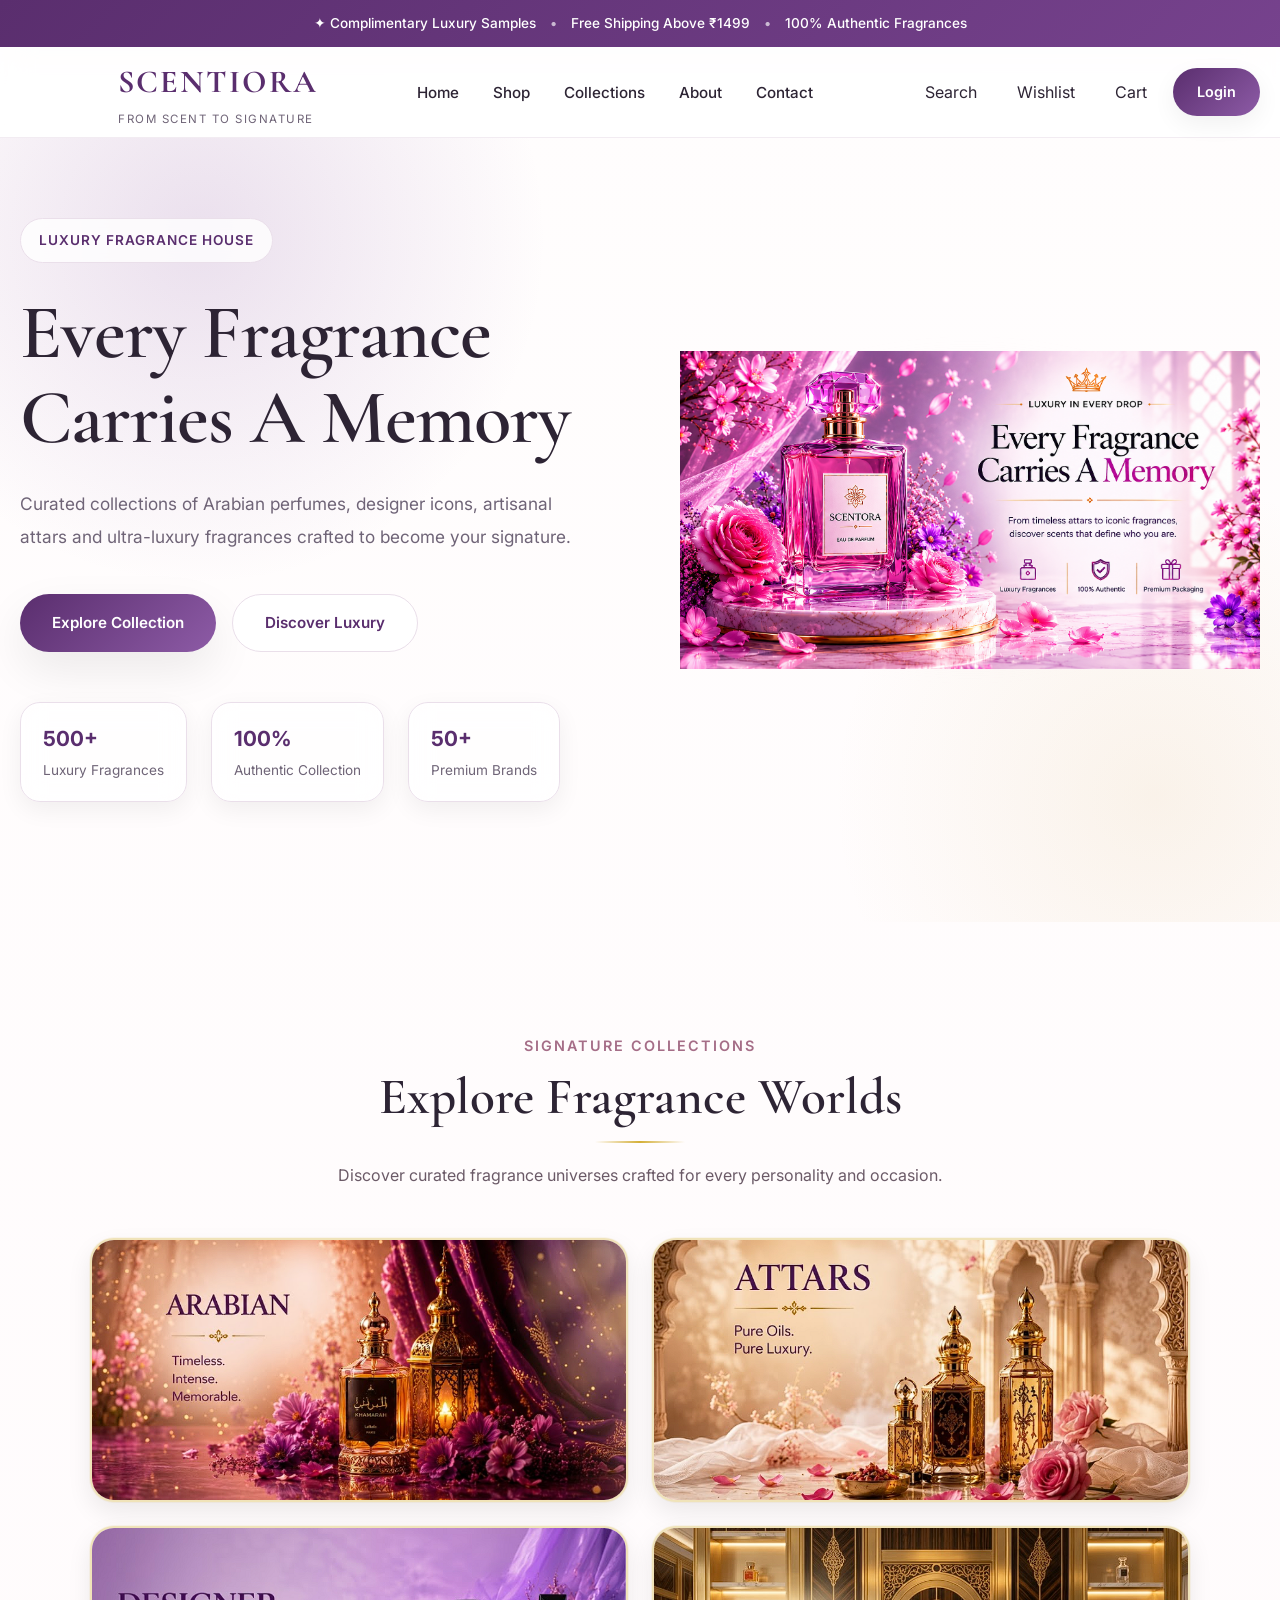
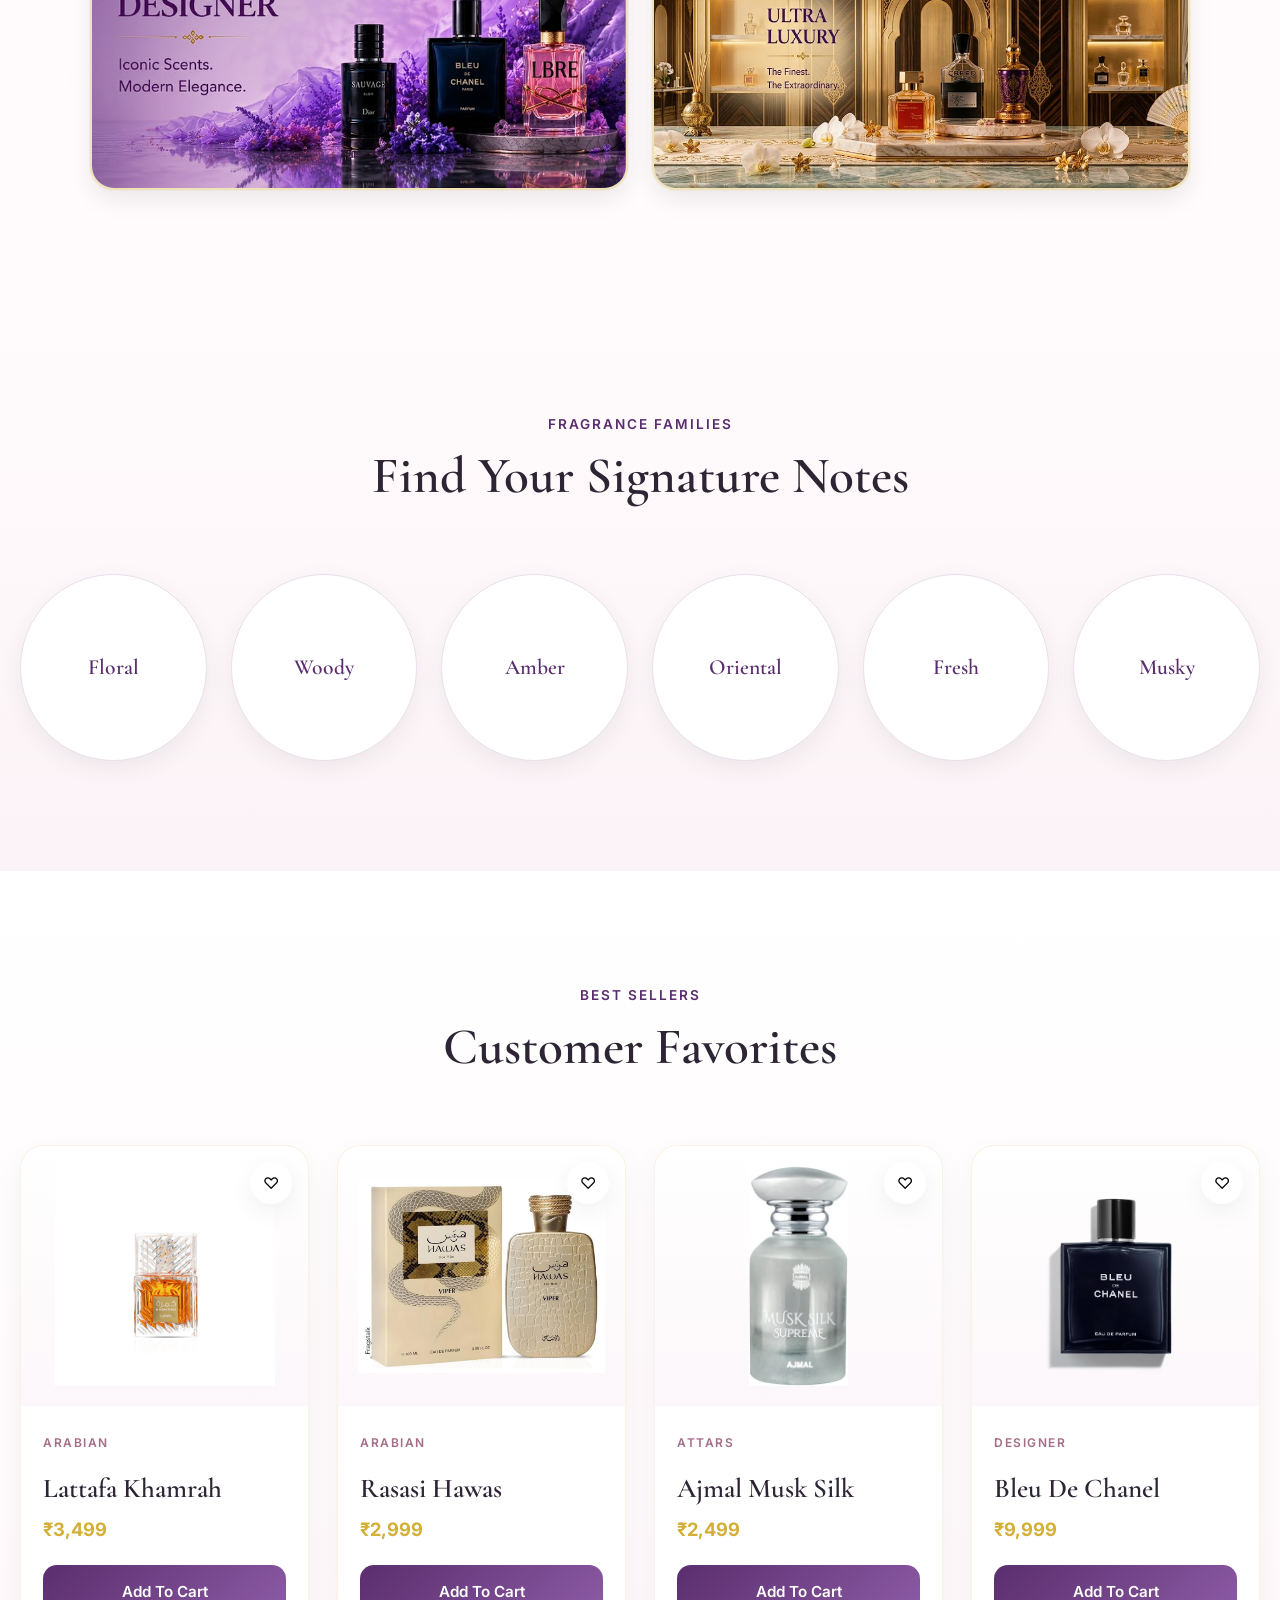
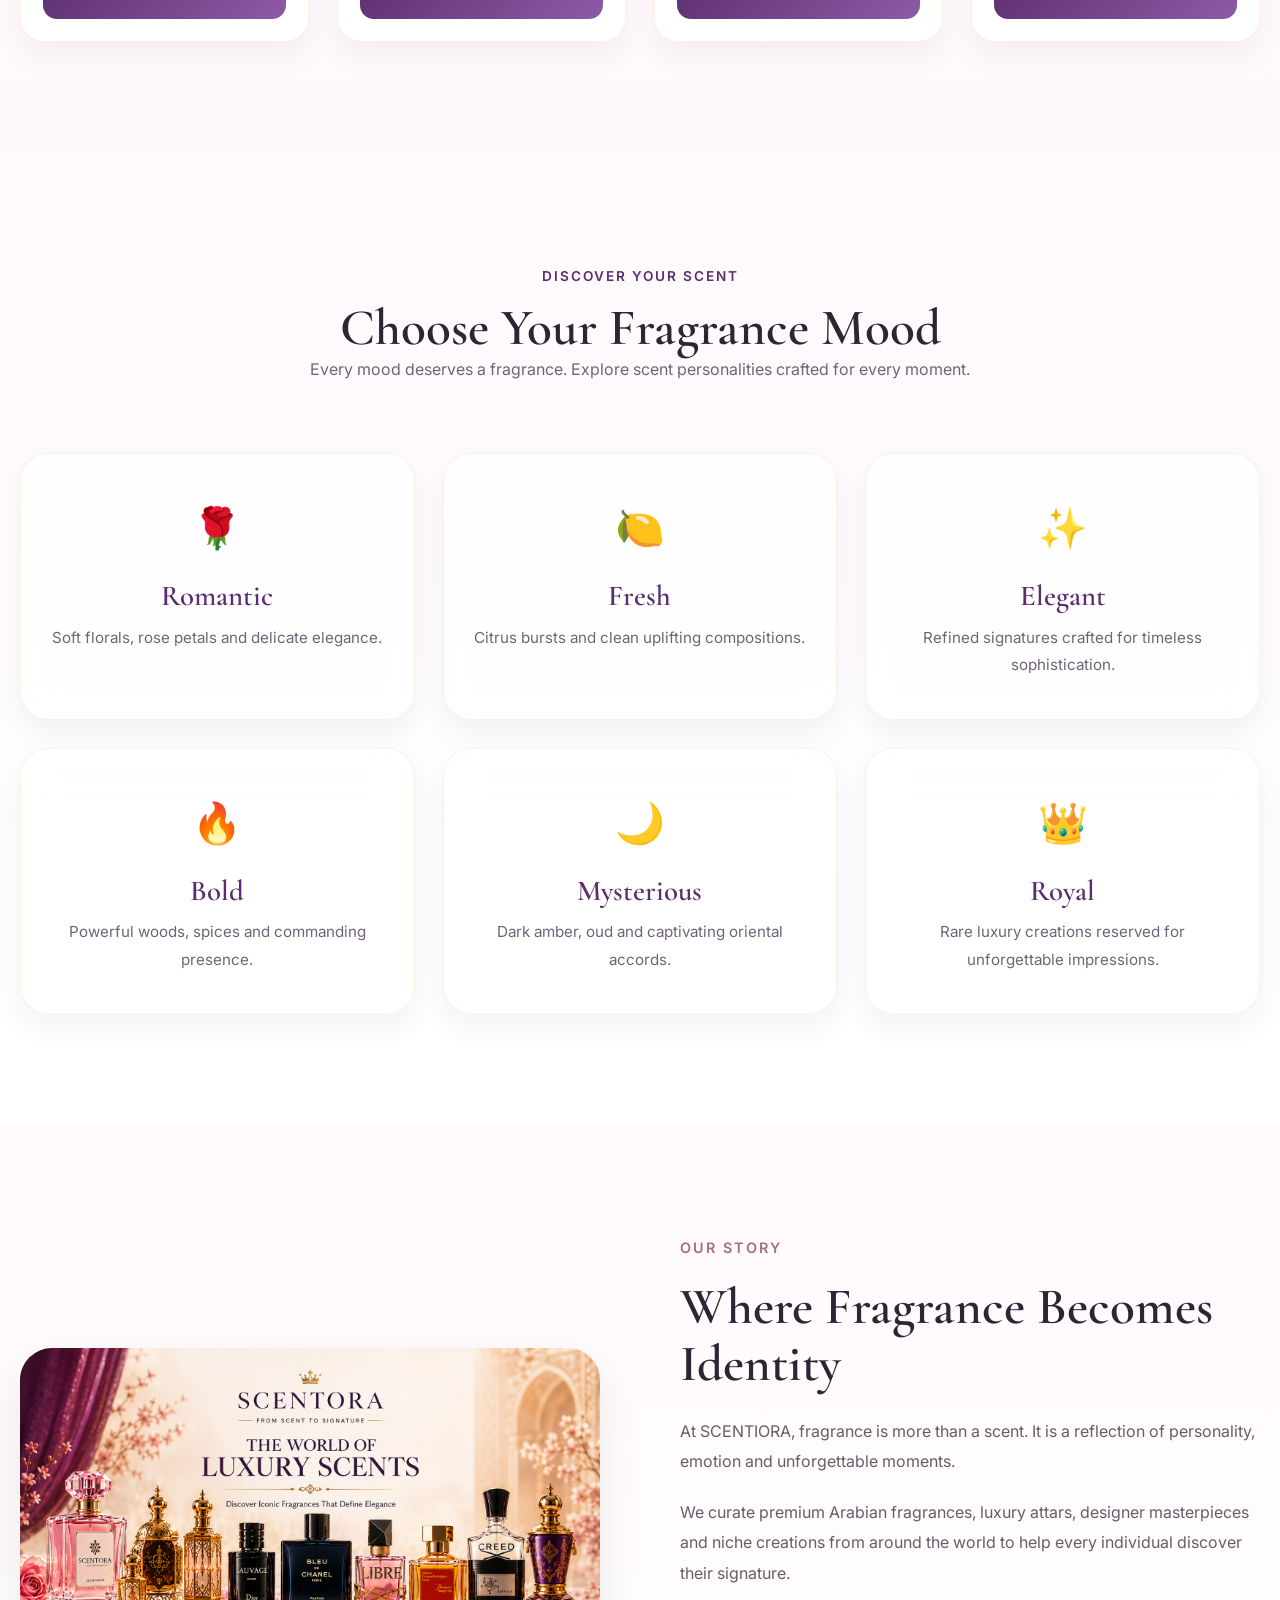
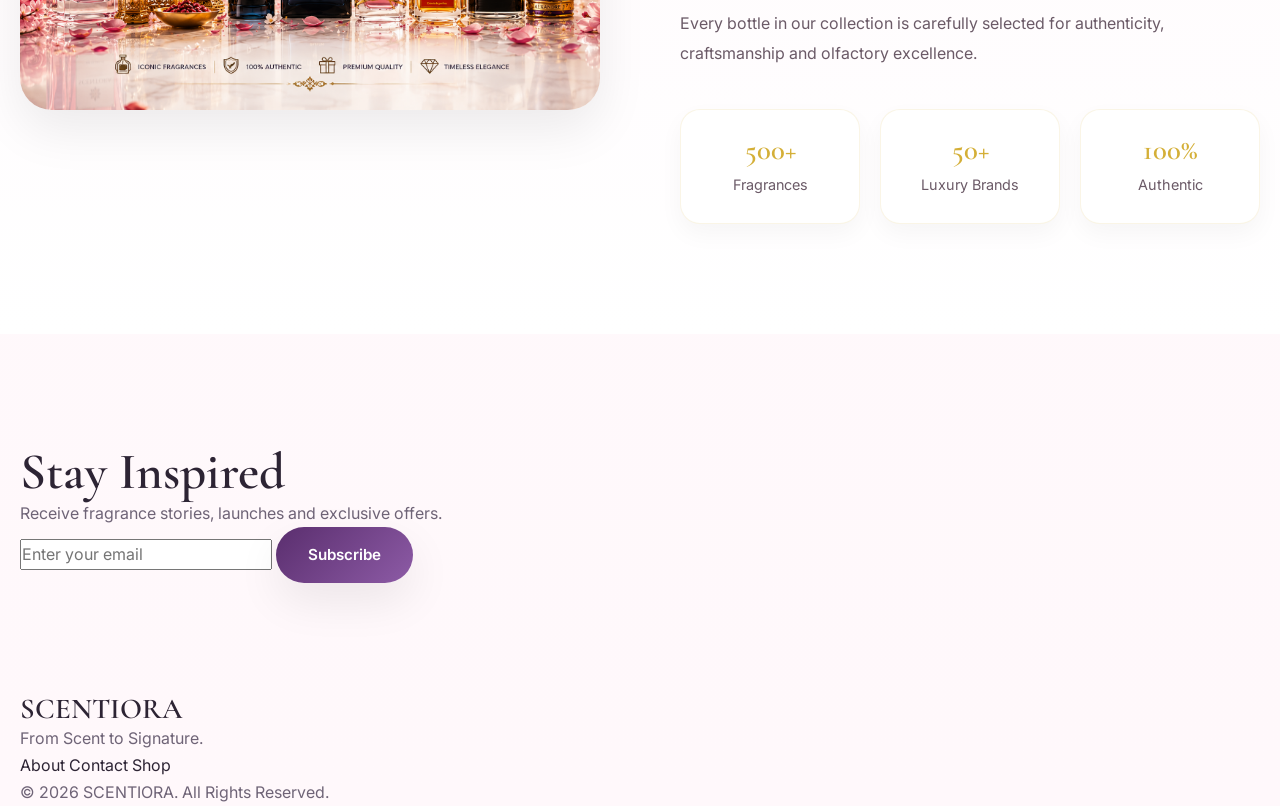
==== index.html @ d00143a1 "Initial frontend foundation for Scentiora luxury fragrances platform" ====
<!DOCTYPE html>
<html lang="en">
<head>
  <meta charset="UTF-8">
  <meta name="viewport" content="width=device-width, initial-scale=1.0">

  <title>SCENTIORA | From Scent to Signature</title>

  <meta
    name="description"
    content="Explore Arabian fragrances, Designer perfumes, Attars, and Ultra Luxury collections. Discover your signature scent with SCENTIORA."
  >

  <link rel="preconnect" href="https://fonts.googleapis.com">
  <link rel="preconnect" href="https://fonts.gstatic.com" crossorigin>

  <link
    href="https://fonts.googleapis.com/css2?family=Cormorant+Garamond:wght@400;500;600;700&family=Inter:wght@300;400;500;600&display=swap"
    rel="stylesheet"
  >

  <link rel="stylesheet" href="./css/style.css">
</head>

<body>

  <!-- Announcement Bar -->
  <div class="announcement-bar">
    <div class="container">
      <p>
        ✦ Complimentary Luxury Samples
        <span>•</span>
        Free Shipping Above ₹1499
        <span>•</span>
        100% Authentic Fragrances
      </p>
    </div>
  </div>

  <!-- Header -->
  <header class="header">

    <div class="container">

      <nav class="navbar">

        <a href="index.html" class="logo">
          <span><a href="index.html" class="logo">
                <span>SCENTIORA</span>
                <small>FROM SCENT TO SIGNATURE</small>
              </a>

        <ul class="nav-links">

          <li>
            <a href="index.html">Home</a>
          </li>

          <li>
            <a href="shop.html">Shop</a>
          </li>

          <li>
            <a href="#collections">Collections</a>
          </li>

          <li>
            <a href="about.html">About</a>
          </li>

          <li>
            <a href="contact.html">Contact</a>
          </li>

        </ul>

        <div class="nav-actions">

          <button class="icon-btn" id="search-btn">
            Search
          </button>

          <button class="icon-btn" id="wishlist-btn">
            Wishlist
          </button>

          <button class="icon-btn" id="cart-btn">
            Cart
          </button>

          <a href="login.html" class="login-btn">
            Login
          </a>

        </div>

      </nav>

    </div>

  </header>

  <main>

    <!-- Hero Section -->
    <section class="hero">

      <div class="container hero-container">

        <div class="hero-content">

          <span class="hero-tag">
            Luxury Fragrance House
          </span>

          <h1>
            Every Fragrance<br>
            Carries A Memory
          </h1>

          <p>
            Curated collections of Arabian perfumes,
            designer icons, artisanal attars and
            ultra-luxury fragrances crafted to become
            your signature.
          </p>

          <div class="hero-buttons">

            <a href="shop.html" class="btn btn-primary">
              Explore Collection
            </a>

            <a href="#collections" class="btn btn-secondary">
              Discover Luxury
            </a>

          </div>
              <div class="hero-highlights">
              <div class="hero-stat">
                <strong>500+</strong>
                <span>Luxury Fragrances</span>
              </div>

              <div class="hero-stat">
                <strong>100%</strong>
                <span>Authentic Collection</span>
              </div>

              <div class="hero-stat">
                <strong>50+</strong>
                <span>Premium Brands</span>
              </div>
            </div>
        </div>

        <div class="hero-image">

          <img
            src="images\collections\hero\scentoraheromain.png"
            alt="Scentora Luxury Fragrance"
          >

        </div>

      </div>

    </section>

 <!-- Collections -->

<section class="collections section" id="collections">

  <div class="container">

    <div class="section-header">
      <span>Signature Collections</span>
      <h2>Explore Fragrance Worlds</h2>
      <p>
        Discover curated fragrance universes crafted for every personality and occasion.
      </p>
    </div>

    <div class="collections-grid">

      <a href="#" class="collection-card">
        <img
          src="./images/collections/arabian1.png"
          alt="Arabian Collection"
        >
      </a>

      <a href="#" class="collection-card">
        <img
          src="./images/collections/attars1.png"
          alt="Attars Collection"
        >
      </a>

      <a href="#" class="collection-card">
        <img
          src="./images/collections/designers1.png"
          alt="Designer Collection"
        >
      </a>

      <a href="#" class="collection-card">
        <img
          src="./images/collections/ultraluxury1.png"
          alt="Ultra Luxury Collection"
        >
      </a>

    </div>

  </div>

</section>

    <!-- Fragrance Families -->
    <section class="families section">

      <div class="container">

        <div class="section-header">

          <span>Fragrance Families</span>

          <h2>
            Find Your Signature Notes
          </h2>

        </div>

        <div class="family-grid">

          <div class="family-card">Floral</div>
          <div class="family-card">Woody</div>
          <div class="family-card">Amber</div>
          <div class="family-card">Oriental</div>
          <div class="family-card">Fresh</div>
          <div class="family-card">Musky</div>

        </div>

      </div>

    </section>

    <!-- Best Sellers -->
    <section class="best-sellers section">

      <div class="container">

        <div class="section-header">

          <span>Best Sellers</span>

          <h2>
            Customer Favorites
          </h2>

        </div>

        <div
          class="products-grid"
          id="featured-products"
        ></div>

      </div>

    </section>

    <!-- Discover -->
          <section class="discover section">

        <div class="container">

          <div class="section-header">

            <span>Discover Your Scent</span>

            <h2>
              Choose Your Fragrance Mood
            </h2>

            <p>
              Every mood deserves a fragrance. Explore scent personalities crafted for every moment.
            </p>

          </div>

          <div class="mood-grid">

            <article class="mood-card">

              <div class="mood-icon">🌹</div>

              <h3>Romantic</h3>

              <p>
                Soft florals, rose petals and delicate elegance.
              </p>

            </article>

            <article class="mood-card">

              <div class="mood-icon">🍋</div>

              <h3>Fresh</h3>

              <p>
                Citrus bursts and clean uplifting compositions.
              </p>

            </article>

            <article class="mood-card">

              <div class="mood-icon">✨</div>

              <h3>Elegant</h3>

              <p>
                Refined signatures crafted for timeless sophistication.
              </p>

            </article>

            <article class="mood-card">

              <div class="mood-icon">🔥</div>

              <h3>Bold</h3>

              <p>
                Powerful woods, spices and commanding presence.
              </p>

            </article>

            <article class="mood-card">

              <div class="mood-icon">🌙</div>

              <h3>Mysterious</h3>

              <p>
                Dark amber, oud and captivating oriental accords.
              </p>

            </article>

            <article class="mood-card">

              <div class="mood-icon">👑</div>

              <h3>Royal</h3>

              <p>
                Rare luxury creations reserved for unforgettable impressions.
              </p>

            </article>

          </div>

        </div>

      </section>

    <!-- Brand Story -->
          

        <section class="about section">

          <div class="container">

            <div class="about-wrapper">

              <div class="about-image">

                <img
                  src="./images/collections/hero/perfumes.png"
                  alt="Scentora Luxury Fragrances"
                >

              </div>

              <div class="about-content">

                <span>Our Story</span>

                <h2>
                  Where Fragrance Becomes Identity
                </h2>

                <p>
                  At SCENTIORA, fragrance is more than a scent.
                  It is a reflection of personality, emotion and
                  unforgettable moments.
                </p>

                <p>
                  We curate premium Arabian fragrances, luxury
                  attars, designer masterpieces and niche
                  creations from around the world to help every
                  individual discover their signature.
                </p>

                <p>
                  Every bottle in our collection is carefully
                  selected for authenticity, craftsmanship and
                  olfactory excellence.
                </p>

                <div class="about-stats">

                  <div class="stat-card">
                    <h3>500+</h3>
                    <p>Fragrances</p>
                  </div>

                  <div class="stat-card">
                    <h3>50+</h3>
                    <p>Luxury Brands</p>
                  </div>

                  <div class="stat-card">
                    <h3>100%</h3>
                    <p>Authentic</p>
                  </div>

                </div>

              </div>

            </div>

          </div>

        </section>

    <!-- Newsletter -->
    <section class="newsletter section">

      <div class="container">

        <div class="newsletter-content">

          <h2>
            Stay Inspired
          </h2>

          <p>
            Receive fragrance stories, launches and exclusive offers.
          </p>

          <form class="newsletter-form">

            <input
              type="email"
              placeholder="Enter your email"
            >

            <button
              type="submit"
              class="btn btn-primary"
            >
              Subscribe
            </button>

          </form>

        </div>

      </div>

    </section>

  </main>

  <!-- Footer -->
  <footer class="footer">

    <div class="container">

      <div class="footer-content">

        <div class="footer-brand">

          <h3>SCENTIORA</h3>

          <p>
            From Scent to Signature.
          </p>

        </div>

        <div class="footer-links">

          <a href="about.html">About</a>
          <a href="contact.html">Contact</a>
          <a href="shop.html">Shop</a>

        </div>

      </div>

      <div class="footer-bottom">

        <p>
          © 2026 SCENTIORA. All Rights Reserved.
        </p>

      </div>

    </div>

  </footer>

  <script src="./js/products.js"></script>
<script src="./js/app.js"></script>

</body>
</html>
---- css/style.css ----
/* Variables */

:root{
  --primary:#5a2e6e;
  --primary-light:#8d5ba6;
  --accent:#d4a95f;

  --rose:#f8edf3;
  --rose-soft:#fff4f8;
  --ivory:#fffdfb;
  --white:#ffffff;

  --text:#2d2434;
  --text-light:#6f6477;

  --border:#eadfea;

  --shadow-sm:0 8px 24px rgba(0,0,0,.06);
  --shadow-md:0 18px 45px rgba(0,0,0,.08);
  --shadow-lg:0 30px 70px rgba(0,0,0,.12);

  --radius-sm:12px;
  --radius-md:20px;
  --radius-lg:32px;

  --container:1280px;
  --transition:.3s ease;
}

/* Reset */

*{
  margin:0;
  padding:0;
  box-sizing:border-box;
}

html{
  scroll-behavior:smooth;
}

body{
  font-family:"Inter",sans-serif;
  background:linear-gradient(
    180deg,
    #fffdfd 0%,
    #fff8fb 100%
  );
  color:var(--text);
  line-height:1.7;
  overflow-x:hidden;
}

img{
  display:block;
  width:100%;
}

a{
  color:inherit;
  text-decoration:none;
}

ul{
  list-style:none;
}

button,
input{
  font:inherit;
}

button{
  border:none;
  background:none;
  cursor:pointer;
}

/* Base */

h1,
h2,
h3,
h4{
  font-family:"Cormorant Garamond",serif;
  line-height:1.1;
  font-weight:600;
}

h1{
  font-size:clamp(3rem,6vw,6rem);
}

h2{
  font-size:clamp(2.2rem,4vw,4rem);
}

h3{
  font-size:1.8rem;
}

p{
  color:var(--text-light);
}

.container{
  width:min(100% - 40px,var(--container));
  margin-inline:auto;
}

.section{
  padding:110px 0;
}

.section-header{
  text-align:center;
  margin-bottom:70px;
}

.section-header span{
  display:inline-block;
  margin-bottom:12px;
  color:var(--primary);
  font-size:.85rem;
  font-weight:600;
  letter-spacing:2px;
  text-transform:uppercase;
}

.section-header h2{
  color:var(--text);
}

/* Buttons */

.btn{
  display:inline-flex;
  align-items:center;
  justify-content:center;
  gap:10px;
  padding:15px 32px;
  border-radius:999px;
  font-size:.95rem;
  font-weight:600;
  transition:var(--transition);
}

.btn-primary{
  background:linear-gradient(
    135deg,
    var(--primary),
    var(--primary-light)
  );
  color:#fff;
  box-shadow:var(--shadow-md);
}

.btn-primary:hover{
  transform:translateY(-3px);
}

.btn-secondary{
  background:#fff;
  border:1px solid var(--border);
  color:var(--primary);
}

.btn-secondary:hover{
  transform:translateY(-3px);
  box-shadow:var(--shadow-sm);
}

/* Announcement */

.announcement-bar{
  background:linear-gradient(
    135deg,
    var(--primary),
    #76428d
  );
  padding:12px 20px;
  text-align:center;
}

.announcement-bar p{
  color:#fff;
  font-size:.85rem;
  font-weight:500;
}

.announcement-bar span{
  margin:0 10px;
  opacity:.65;
}

/* Header */

.header{
  position:sticky;
  top:0;
  z-index:1000;
  backdrop-filter:blur(16px);
  background:rgba(255,255,255,.78);
  border-bottom:1px solid rgba(234,223,234,.6);
}

.navbar{
  display:flex;
  align-items:center;
  justify-content:space-between;
  min-height:90px;
  gap:30px;
}

.logo{
  display:flex;
  flex-direction:column;
}

.logo span{
  font-family:"Cormorant Garamond",serif;
  font-size:2rem;
  font-weight:700;
  letter-spacing:2px;
  color:var(--primary);
}

.logo small{
  color:var(--text-light);
  font-size:.72rem;
  letter-spacing:1.5px;
  text-transform:uppercase;
}

.nav-links{
  display:flex;
  align-items:center;
  gap:34px;
}

.nav-links a{
  position:relative;
  font-size:.95rem;
  font-weight:500;
  transition:var(--transition);
}

.nav-links a::after{
  content:"";
  position:absolute;
  left:0;
  bottom:-6px;
  width:0;
  height:2px;
  background:var(--accent);
  transition:var(--transition);
}

.nav-links a:hover{
  color:var(--primary);
}

.nav-links a:hover::after{
  width:100%;
}

.nav-actions{
  display:flex;
  align-items:center;
  gap:12px;
}

.icon-btn{
  padding:10px 14px;
  border-radius:999px;
  color:var(--text);
  transition:var(--transition);
}

.icon-btn:hover{
  background:var(--rose);
  color:var(--primary);
}

.login-btn{
  display:inline-flex;
  align-items:center;
  justify-content:center;
  padding:12px 24px;
  border-radius:999px;
  background:linear-gradient(
    135deg,
    var(--primary),
    var(--primary-light)
  );
  color:#fff;
  font-size:.9rem;
  font-weight:600;
  box-shadow:var(--shadow-sm);
  transition:var(--transition);
}

.login-btn:hover{
  transform:translateY(-2px);
}

/* Utilities */

.collection-card,
.family-card,
.mood-card,
.testimonial-card,
.product-card{
  transition:var(--transition);
}
/* Hero */

.hero{
  position:relative;
  overflow:hidden;
  padding:80px 0 120px;
}

.hero::before{
  content:"";
  position:absolute;
  top:-250px;
  left:-150px;
  width:700px;
  height:700px;
  border-radius:50%;
  background:radial-gradient(
    rgba(141,91,166,.18),
    transparent 70%
  );
  pointer-events:none;
}

.hero::after{
  content:"";
  position:absolute;
  right:-200px;
  bottom:-200px;
  width:650px;
  height:650px;
  border-radius:50%;
  background:radial-gradient(
    rgba(212,169,95,.12),
    transparent 70%
  );
  pointer-events:none;
}

.hero-container{
  display:grid;
  grid-template-columns:1fr 1fr;
  align-items:center;
  gap:80px;
  position:relative;
  z-index:2;
}

.hero-content{
  max-width:620px;
}

.hero-tag{
  display:inline-flex;
  align-items:center;
  gap:10px;
  padding:10px 18px;
  margin-bottom:28px;
  border-radius:999px;
  background:rgba(255,255,255,.8);
  border:1px solid var(--border);
  backdrop-filter:blur(10px);
  color:var(--primary);
  font-size:.85rem;
  font-weight:600;
  letter-spacing:1px;
  text-transform:uppercase;
}

.hero-content h1{
  margin-bottom:28px;
  color:var(--text);
  letter-spacing:-1px;
}

.hero-content p{
  max-width:560px;
  margin-bottom:40px;
  font-size:1.08rem;
  line-height:1.9;
}

.hero-buttons{
  display:flex;
  flex-wrap:wrap;
  gap:16px;
}

.hero-image{
  position:relative;
  display:flex;
  justify-content:center;
  align-items:center;
}

.hero-image::before{
  content:"";
  position:absolute;
  inset:10%;
  border-radius:50%;
  background:radial-gradient(
    rgba(248,237,243,.9),
    rgba(236,215,227,.4)
  );
  filter:blur(20px);
  z-index:-1;
}

.hero-image img{
  width:100%;
  max-width:650px;
  object-fit:contain;
  animation:heroFloat 6s ease-in-out infinite;
}

@keyframes heroFloat{
  0%{
    transform:translateY(0);
  }
  50%{
    transform:translateY(-14px);
  }
  100%{
    transform:translateY(0);
  }
}

/* Hero Highlights */

.hero-highlights{
  display:flex;
  gap:24px;
  margin-top:50px;
}

.hero-stat{
  padding:18px 22px;
  border-radius:var(--radius-md);
  background:rgba(255,255,255,.75);
  border:1px solid var(--border);
  backdrop-filter:blur(12px);
  box-shadow:var(--shadow-sm);
}

.hero-stat strong{
  display:block;
  color:var(--primary);
  font-size:1.3rem;
}

.hero-stat span{
  color:var(--text-light);
  font-size:.85rem;
}

/* Hero Decorative Cards */

.hero-card{
  position:absolute;
  padding:18px;
  border-radius:var(--radius-md);
  background:rgba(255,255,255,.85);
  border:1px solid var(--border);
  backdrop-filter:blur(14px);
  box-shadow:var(--shadow-md);
}

.hero-card h4{
  font-size:1.1rem;
  margin-bottom:4px;
}

.hero-card p{
  font-size:.85rem;
}

.hero-card-left{
  left:-40px;
  top:15%;
}

.hero-card-right{
  right:-20px;
  bottom:15%;
}

/* Responsive Hero */

@media(max-width:1100px){

  .hero-container{
    gap:50px;
  }

  .hero-content h1{
    font-size:4.5rem;
  }
}

@media(max-width:900px){

  .hero{
    padding:60px 0 90px;
  }

  .hero-container{
    grid-template-columns:1fr;
    text-align:center;
  }

  .hero-content{
    max-width:100%;
  }

  .hero-content p{
    margin-inline:auto;
  }

  .hero-buttons{
    justify-content:center;
  }

  .hero-highlights{
    justify-content:center;
    flex-wrap:wrap;
  }

  .hero-image{
    order:-1;
  }

  .hero-card{
    display:none;
  }
}

@media(max-width:576px){

  .hero-content h1{
    font-size:3.3rem;
  }

  .hero-content p{
    font-size:1rem;
  }

  .hero-buttons{
    flex-direction:column;
  }

  .hero-buttons .btn{
    width:100%;
  }
}
/* Collections */

.collections{
  position:relative;
}

.collections-grid{
  display:grid;
  grid-template-columns:repeat(2,1fr);
  gap:24px;
  max-width:1100px;
  margin:0 auto;
}

.collection-card{
  position:relative;
  display:block;
  overflow:hidden;
  border-radius:24px;
  text-decoration:none;
  background:#fff;
  border:2px solid rgba(212,175,55,.35);
  box-shadow:
    0 10px 25px rgba(0,0,0,.08),
    0 0 0 1px rgba(212,175,55,.08);
  transition:all .4s ease;
}

.collection-card img{
  width:100%;
  display:block;
  max-height:260px;
  object-fit:cover;
  object-position:center;
  transition:transform .7s ease;
}

/* Gold Border Glow */

.collection-card::before{
  content:"";
  position:absolute;
  inset:-3px;
  border-radius:28px;
  background:
    linear-gradient(
      135deg,
      rgba(255,215,0,.15),
      rgba(212,175,55,.95),
      rgba(255,240,180,.75),
      rgba(212,175,55,.95),
      rgba(255,215,0,.15)
    );
  opacity:0;
  transition:.4s ease;
  pointer-events:none;
  filter:blur(8px);
}

.collection-card:hover{
  transform:translateY(-10px);
  border-color:rgba(212,175,55,.9);
  box-shadow:
    0 18px 40px rgba(0,0,0,.15),
    0 0 20px rgba(212,175,55,.55),
    0 0 40px rgba(212,175,55,.45),
    0 0 80px rgba(212,175,55,.25);
}

.collection-card:hover::before{
  opacity:1;
}

.collection-card:hover img{
  transform:scale(1.04);
}

/* Section Heading Enhancement */

.collections .section-header{
  margin-bottom:48px;
}

.collections .section-header span{
  display:inline-block;
  color:#a56d87;
  font-size:.9rem;
  font-weight:600;
  letter-spacing:2px;
  text-transform:uppercase;
  margin-bottom:10px;
}

.collections .section-header h2{
  position:relative;
  margin-bottom:18px;
}

.collections .section-header h2::after{
  content:"";
  width:90px;
  height:2px;
  display:block;
  margin:16px auto 0;
  background:linear-gradient(
    90deg,
    transparent,
    #d4af37,
    transparent
  );
}

.collections .section-header p{
  max-width:650px;
  margin:0 auto;
  color:#6b5a67;
  line-height:1.8;
}

/* Tablet */

@media(max-width:992px){

  .collections-grid{
    grid-template-columns:1fr;
    max-width:700px;
  }

  .collection-card img{
    max-height:300px;
  }
}

/* Mobile */

@media(max-width:576px){

  .collections-grid{
    gap:18px;
  }

  .collection-card{
    border-radius:18px;
  }

  .collection-card img{
    max-height:220px;
  }
}

/* Families */

.families{
  background:linear-gradient(
    180deg,
    transparent,
    rgba(248,237,243,.55)
  );
}

.family-grid{
  display:grid;
  grid-template-columns:repeat(6,1fr);
  gap:24px;
}

.family-card{
  aspect-ratio:1;
  display:flex;
  align-items:center;
  justify-content:center;
  border-radius:50%;
  background:#fff;
  border:1px solid var(--border);
  box-shadow:var(--shadow-sm);
  font-family:"Cormorant Garamond",serif;
  font-size:1.35rem;
  font-weight:600;
  color:var(--primary);
}

.family-card:hover{
  transform:translateY(-8px);
  background:linear-gradient(
    135deg,
    var(--primary),
    var(--primary-light)
  );
  color:#fff;
  box-shadow:var(--shadow-md);
}

/* Collection Responsive */

@media(max-width:1200px){

  .collections-grid{
    grid-template-columns:repeat(2,1fr);
  }

  .family-grid{
    grid-template-columns:repeat(3,1fr);
  }
}

@media(max-width:768px){

  .collections-grid{
    grid-template-columns:1fr;
  }

  .family-grid{
    grid-template-columns:repeat(2,1fr);
  }

  .collection-card{
    min-height:420px;
  }
}

@media(max-width:576px){

  .family-grid{
    gap:16px;
  }

  .family-card{
    font-size:1.1rem;
  }
}
.collection-link{
  display:inline-block;
  margin-top:16px;
  color:#fff;
  font-size:.9rem;
  font-weight:600;
  letter-spacing:.5px;
}
/* Featured Fragrances */

.products{
  position:relative;
  background:
  linear-gradient(
    180deg,
    transparent,
    rgba(255,248,252,.8)
  );
}

.product-filters{
  display:flex;
  justify-content:center;
  gap:14px;
  flex-wrap:wrap;
  margin-bottom:50px;
}

.filter-btn{
  border:none;
  cursor:pointer;
  padding:12px 22px;
  border-radius:999px;
  background:#fff;
  color:var(--primary);
  font-weight:600;
  border:1px solid rgba(212,175,55,.15);
  transition:.3s ease;
}

.filter-btn:hover,
.filter-btn.active{
  background:linear-gradient(
    135deg,
    #d4af37,
    #f2d675
  );
  color:#fff;
  box-shadow:
    0 0 18px rgba(212,175,55,.25);
}

.products-grid{
  display:grid;
  grid-template-columns:repeat(4,1fr);
  gap:28px;
}

.product-card{
  position:relative;
  background:#fff;
  border-radius:28px;
  overflow:hidden;
  border:1px solid rgba(212,175,55,.12);
  box-shadow:
    0 10px 30px rgba(0,0,0,.05);
  transition:.35s ease;
}

.product-card:hover{
  transform:translateY(-10px);
  box-shadow:
    0 18px 40px rgba(0,0,0,.1),
    0 0 20px rgba(212,175,55,.18);
}

.product-image{
  height:280px;
  display:flex;
  align-items:center;
  justify-content:center;
  background:
  linear-gradient(
    180deg,
    #fff,
    #fcf6fa
  );
  padding:24px;
}

.product-image img{
  max-width:100%;
  max-height:220px;
  transition:.6s ease;
}

.product-card:hover .product-image img{
  transform:scale(1.08);
}

.wishlist-btn{
  position:absolute;
  top:16px;
  right:16px;
  width:42px;
  height:42px;
  border:none;
  border-radius:50%;
  cursor:pointer;
  background:#fff;
  box-shadow:
    0 5px 15px rgba(0,0,0,.08);
}

.product-content{
  padding:24px;
}

.product-category{
  color:#a56d87;
  font-size:.8rem;
  text-transform:uppercase;
  letter-spacing:1px;
}

.product-name{
  margin:10px 0;
  font-size:1.2rem;
}

.product-price{
  color:#d4af37;
  font-weight:700;
  font-size:1.15rem;
  margin-bottom:18px;
}

.add-cart-btn{
  width:100%;
  border:none;
  cursor:pointer;
  padding:14px;
  border-radius:14px;
  background:var(--primary);
  color:#fff;
  font-weight:600;
  transition:.3s ease;
}

.add-cart-btn:hover{
  background:#8f5c76;
}

@media(max-width:1200px){

  .products-grid{
    grid-template-columns:repeat(3,1fr);
  }
}

@media(max-width:992px){

  .products-grid{
    grid-template-columns:repeat(2,1fr);
  }
}

@media(max-width:576px){

  .products-grid{
    grid-template-columns:1fr;
  }
}
/* Brand Story */

.about{
  background:
  linear-gradient(
    180deg,
    rgba(255,248,252,.4),
    rgba(255,255,255,1)
  );
}

.about-wrapper{
  display:grid;
  grid-template-columns:1fr 1fr;
  gap:80px;
  align-items:center;
}

.about-image{
  position:relative;
}

.about-image img{
  width:100%;
  border-radius:32px;
  box-shadow:
    0 20px 50px rgba(0,0,0,.08);
}

.about-content span{
  color:#a56d87;
  font-size:.9rem;
  font-weight:600;
  letter-spacing:2px;
  text-transform:uppercase;
}

.about-content h2{
  margin:18px 0 24px;
}

.about-content p{
  margin-bottom:20px;
  line-height:1.9;
  color:#6b5a67;
}

.about-stats{
  display:grid;
  grid-template-columns:repeat(3,1fr);
  gap:20px;
  margin-top:40px;
}

.stat-card{
  text-align:center;
  padding:24px;
  border-radius:20px;
  background:#fff;
  border:1px solid rgba(212,175,55,.12);
  box-shadow:
    0 10px 25px rgba(0,0,0,.04);
}

.stat-card h3{
  color:#d4af37;
  margin-bottom:6px;
}

.stat-card p{
  margin:0;
  font-size:.9rem;
}

@media(max-width:992px){

  .about-wrapper{
    grid-template-columns:1fr;
    gap:50px;
  }

  .about-stats{
    grid-template-columns:1fr;
  }
}
/* ============================= */
/* FEATURED PRODUCTS */
/* ============================= */

.products{
  position:relative;
  background:
  linear-gradient(
    180deg,
    rgba(255,248,252,.25),
    rgba(255,255,255,1)
  );
}

.product-filters{
  display:flex;
  justify-content:center;
  flex-wrap:wrap;
  gap:14px;
  margin-bottom:60px;
}

.filter-btn{
  padding:12px 24px;
  border:none;
  border-radius:999px;
  background:#fff;
  color:var(--primary);
  font-size:.9rem;
  font-weight:600;
  border:1px solid rgba(212,175,55,.15);
  box-shadow:var(--shadow-sm);
  cursor:pointer;
  transition:.35s ease;
}

.filter-btn:hover,
.filter-btn.active{
  color:#fff;
  background:
  linear-gradient(
    135deg,
    var(--primary),
    var(--primary-light)
  );
  box-shadow:
    0 10px 30px rgba(90,46,110,.25);
}

/* Grid */

.products-grid{
  display:grid;
  grid-template-columns:repeat(4,1fr);
  gap:28px;
}

/* Card */

.product-card{
  position:relative;
  overflow:hidden;
  border-radius:28px;
  background:#fff;
  border:1px solid rgba(212,175,55,.15);
  box-shadow:
    0 12px 35px rgba(0,0,0,.05);
  transition:.45s ease;
}

.product-card::before{
  content:"";
  position:absolute;
  inset:-2px;
  border-radius:30px;
  background:
  linear-gradient(
    135deg,
    rgba(255,215,0,.1),
    rgba(212,175,55,.8),
    rgba(255,240,190,.5)
  );
  opacity:0;
  filter:blur(10px);
  transition:.45s ease;
  z-index:0;
}

.product-card:hover{
  transform:translateY(-10px);
  box-shadow:
    0 18px 45px rgba(0,0,0,.12),
    0 0 24px rgba(212,175,55,.22);
}

.product-card:hover::before{
  opacity:1;
}

/* Wishlist */

.wishlist-btn{
  position:absolute;
  top:16px;
  right:16px;
  width:42px;
  height:42px;
  border:none;
  border-radius:50%;
  background:#fff;
  font-size:1rem;
  box-shadow:var(--shadow-sm);
  cursor:pointer;
  z-index:5;
  transition:.3s ease;
}

.wishlist-btn:hover{
  transform:scale(1.1);
}

/* Image */

.product-image{
  height:280px;
  display:flex;
  align-items:center;
  justify-content:center;
  padding:30px;
  background:
  linear-gradient(
    180deg,
    #fff,
    #fff7fb
  );
}

.product-image img{
  max-width:100%;
  max-height:220px;
  object-fit:contain;
  transition:.6s ease;
}

.product-card:hover .product-image img{
  transform:scale(1.08);
}

/* Content */

.product-content{
  padding:24px;
  position:relative;
  z-index:2;
}

.product-category{
  display:inline-block;
  margin-bottom:10px;
  font-size:.75rem;
  font-weight:700;
  letter-spacing:1px;
  text-transform:uppercase;
  color:#b07a96;
}

.product-name{
  margin-bottom:10px;
  font-size:1.4rem;
  color:var(--text);
}

.product-rating{
  color:#d4af37;
  font-size:.9rem;
  margin-bottom:12px;
}

.product-price{
  margin-bottom:20px;
  font-size:1.25rem;
  font-weight:700;
  color:var(--primary);
}

/* Cart Button */

.add-cart-btn{
  width:100%;
  padding:14px;
  border:none;
  border-radius:14px;
  background:
  linear-gradient(
    135deg,
    var(--primary),
    var(--primary-light)
  );
  color:#fff;
  font-size:.95rem;
  font-weight:600;
  cursor:pointer;
  transition:.35s ease;
}

.add-cart-btn:hover{
  transform:translateY(-2px);
  box-shadow:
    0 12px 24px rgba(90,46,110,.25);
}

/* Responsive */

@media(max-width:1200px){

  .products-grid{
    grid-template-columns:repeat(3,1fr);
  }
}

@media(max-width:992px){

  .products-grid{
    grid-template-columns:repeat(2,1fr);
  }
}

@media(max-width:576px){

  .products-grid{
    grid-template-columns:1fr;
  }

  .product-image{
    height:240px;
  }
}
/* =========================
   FEATURED FRAGRANCES
========================= */

.best-sellers{
  background:
  linear-gradient(
    180deg,
    #fff,
    #fff8fb
  );
}

.products-grid{
  display:grid;
  grid-template-columns:repeat(4,1fr);
  gap:28px;
}

.product-card{
  background:#fff;
  border-radius:24px;
  overflow:hidden;
  border:1px solid rgba(212,175,55,.15);
  box-shadow:
    0 12px 30px rgba(0,0,0,.05);
  transition:.35s ease;
}

.product-card:hover{
  transform:translateY(-10px);
  box-shadow:
    0 20px 45px rgba(0,0,0,.10),
    0 0 22px rgba(212,175,55,.20);
}

.product-image{
  height:260px;
  padding:20px;
  display:flex;
  align-items:center;
  justify-content:center;
  background:
  linear-gradient(
    180deg,
    #fff,
    #fcf7fa
  );
}

.product-image img{
  max-width:100%;
  max-height:220px;
  object-fit:contain;
  transition:.5s ease;
}

.product-card:hover .product-image img{
  transform:scale(1.08);
}

.product-content{
  padding:22px;
}

.product-category{
  font-size:.75rem;
  letter-spacing:1.5px;
  text-transform:uppercase;
  color:#a56d87;
  font-weight:600;
}

.product-name{
  font-family:"Cormorant Garamond",serif;
  font-size:1.7rem;
  color:var(--text);
  margin:10px 0;
}

.product-desc{
  font-size:.92rem;
  color:var(--text-light);
  margin-bottom:16px;
}

.product-footer{
  display:flex;
  align-items:center;
  justify-content:space-between;
}

.product-price{
  font-size:1.15rem;
  font-weight:700;
  color:#d4af37;
}

.product-btn{
  padding:10px 18px;
  border-radius:999px;
  background:var(--primary);
  color:#fff;
  font-size:.85rem;
  font-weight:600;
  transition:.3s ease;
}

.product-btn:hover{
  background:#74408b;
}

@media(max-width:1100px){

  .products-grid{
    grid-template-columns:repeat(2,1fr);
  }
}

@media(max-width:650px){

  .products-grid{
    grid-template-columns:1fr;
  }
}
/* ============================= */
/* DISCOVER YOUR SCENT */
/* ============================= */

.discover{
  background:
  linear-gradient(
    180deg,
    rgba(255,248,252,.6),
    rgba(255,255,255,1)
  );
}

.mood-grid{
  display:grid;
  grid-template-columns:repeat(3,1fr);
  gap:28px;
}

.mood-card{
  padding:40px 30px;
  text-align:center;
  border-radius:28px;
  background:
  rgba(255,255,255,.75);
  border:1px solid rgba(212,175,55,.15);
  backdrop-filter:blur(18px);
  box-shadow:
    0 12px 30px rgba(0,0,0,.05);
  transition:.4s ease;
}

.mood-card:hover{
  transform:translateY(-10px);
  box-shadow:
    0 20px 45px rgba(0,0,0,.08),
    0 0 24px rgba(212,175,55,.18);
}

.mood-icon{
  font-size:2.5rem;
  margin-bottom:18px;
}

.mood-card h3{
  margin-bottom:12px;
  color:var(--primary);
}

.mood-card p{
  font-size:.95rem;
  line-height:1.8;
}

@media(max-width:992px){

  .mood-grid{
    grid-template-columns:repeat(2,1fr);
  }
}

@media(max-width:576px){

  .mood-grid{
    grid-template-columns:1fr;
  }
}
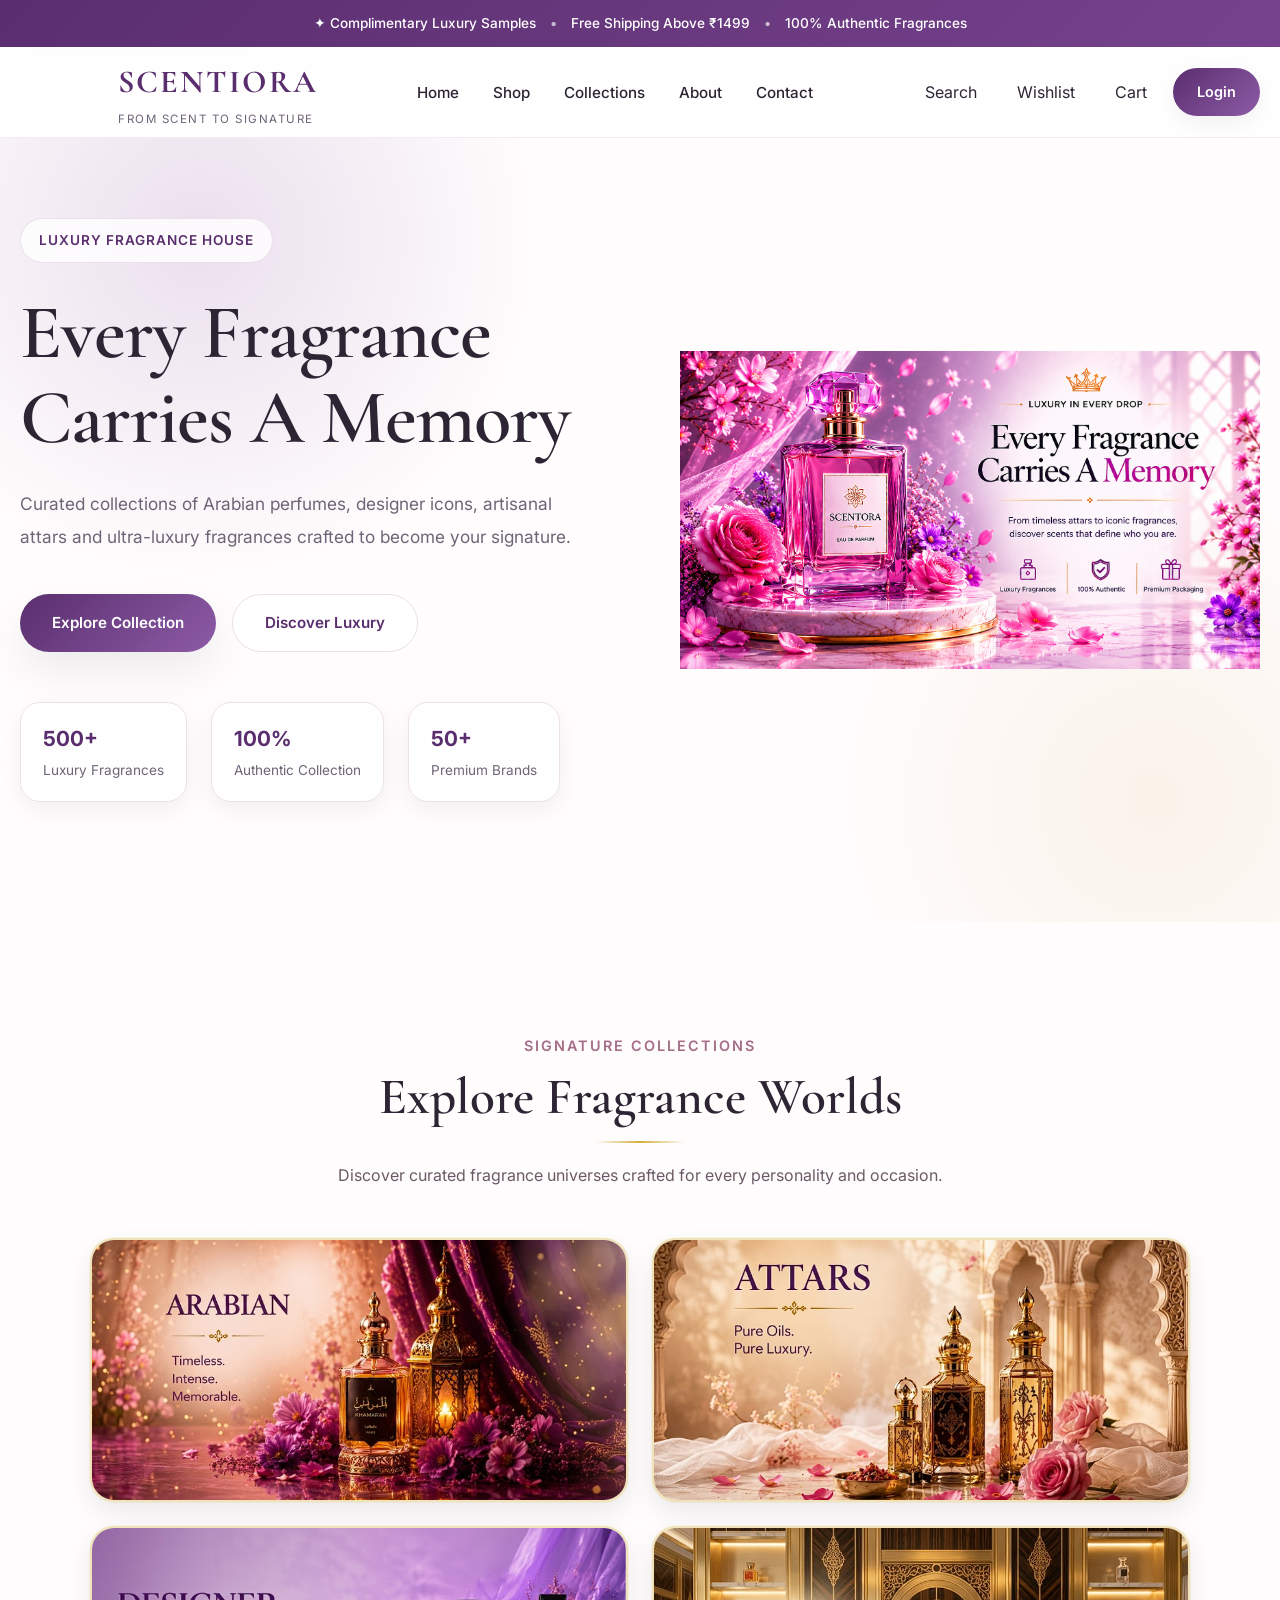
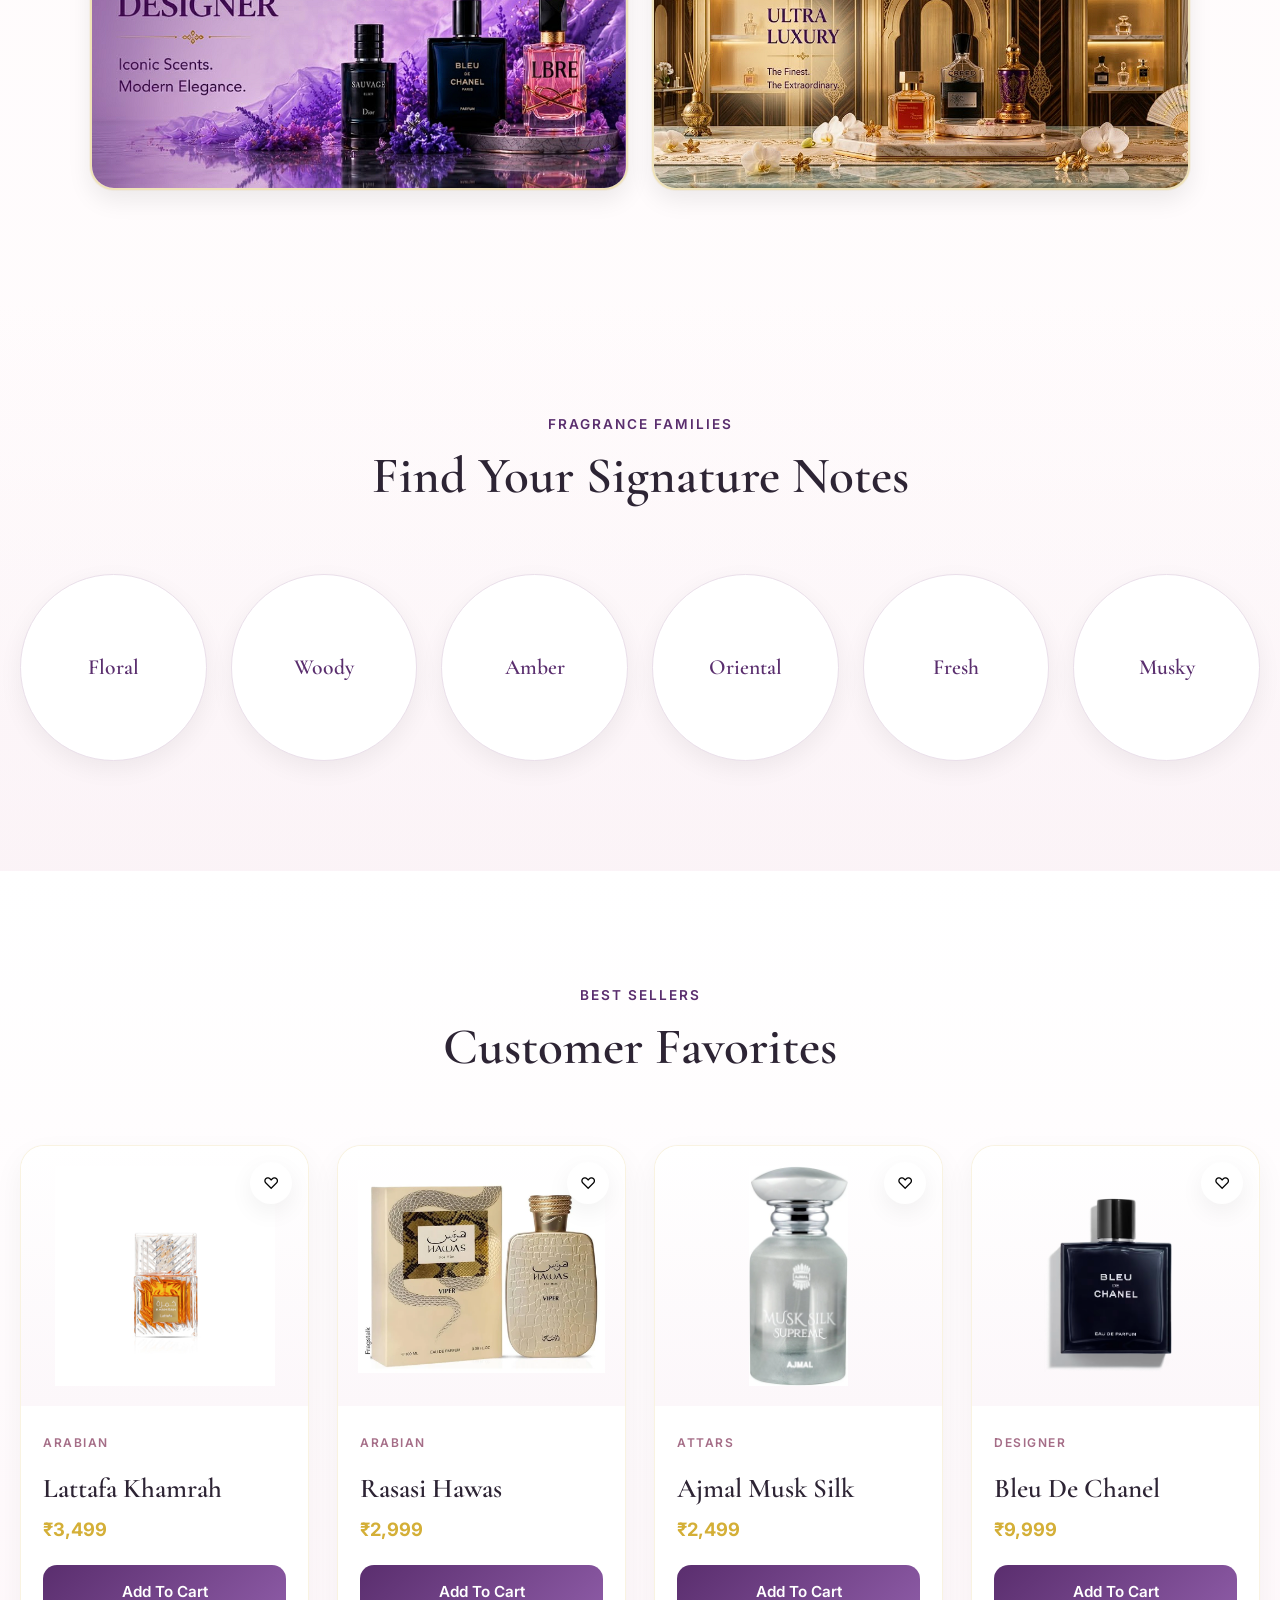
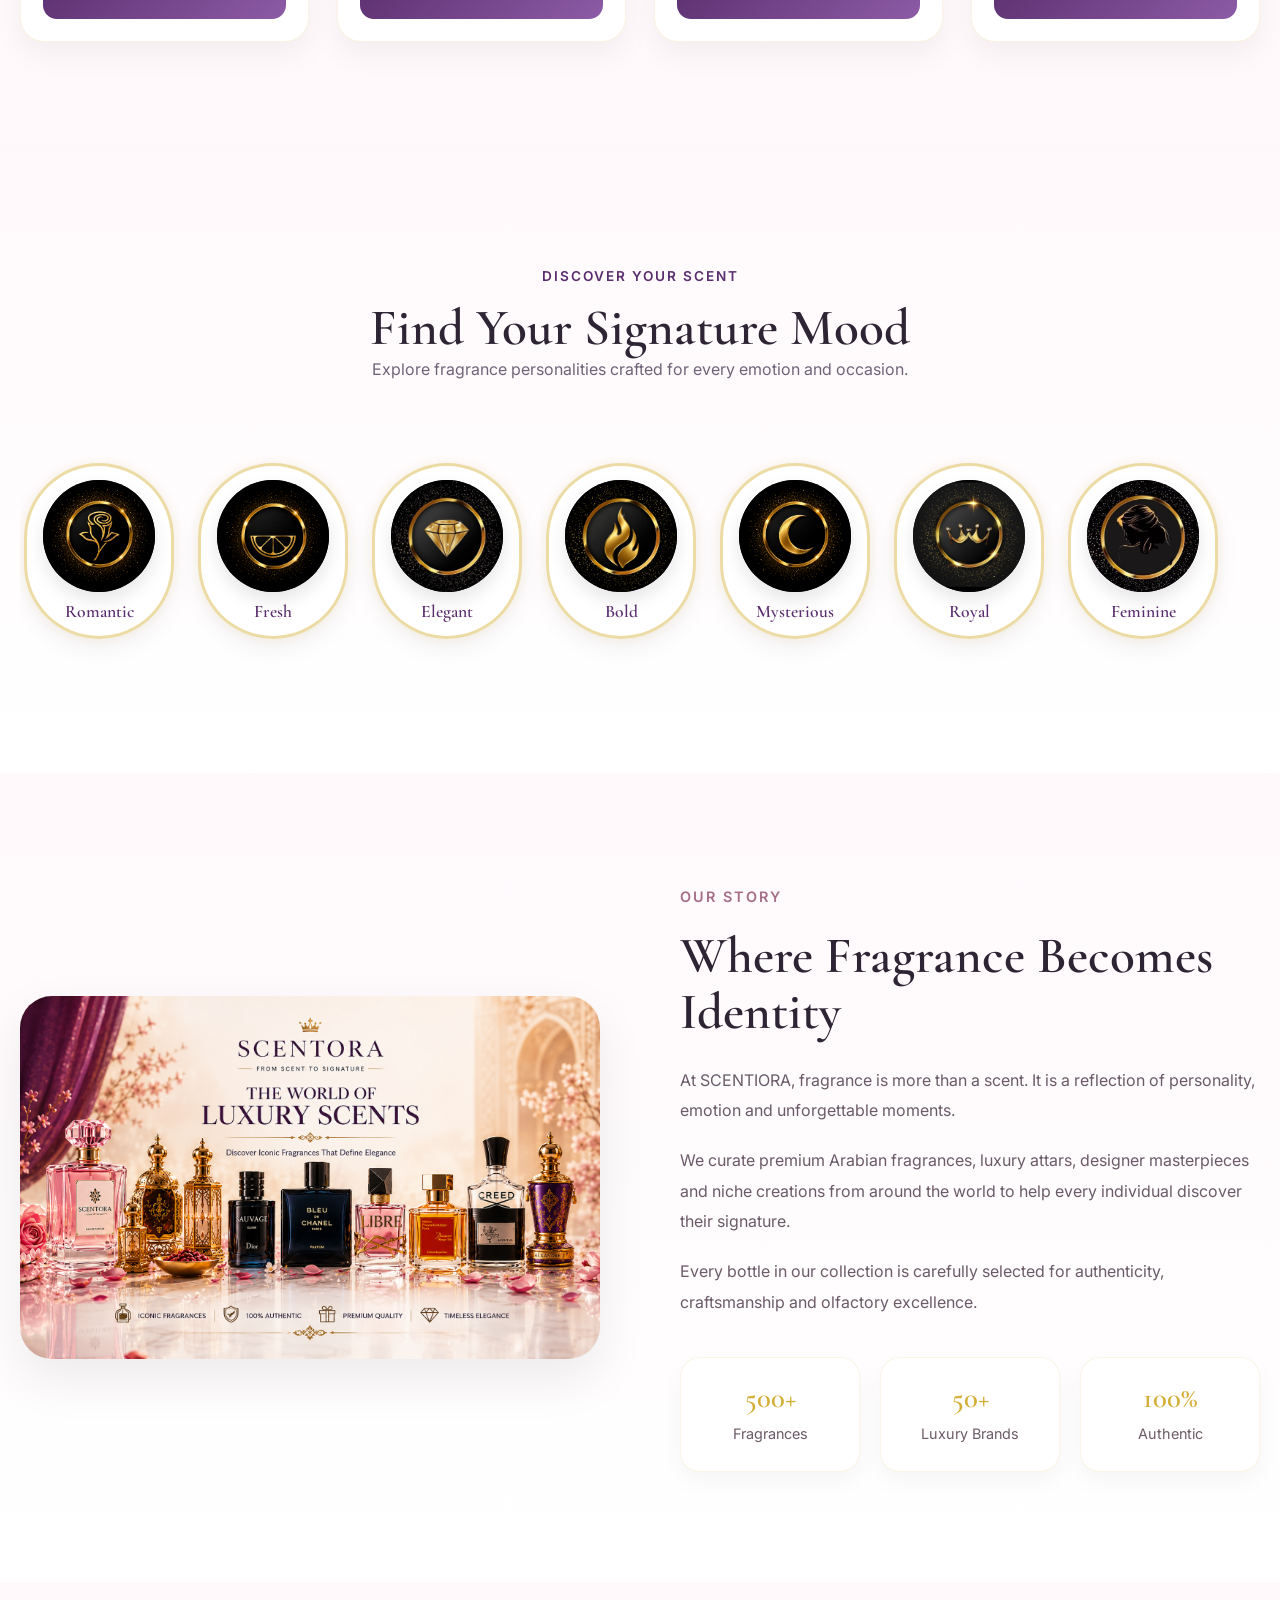
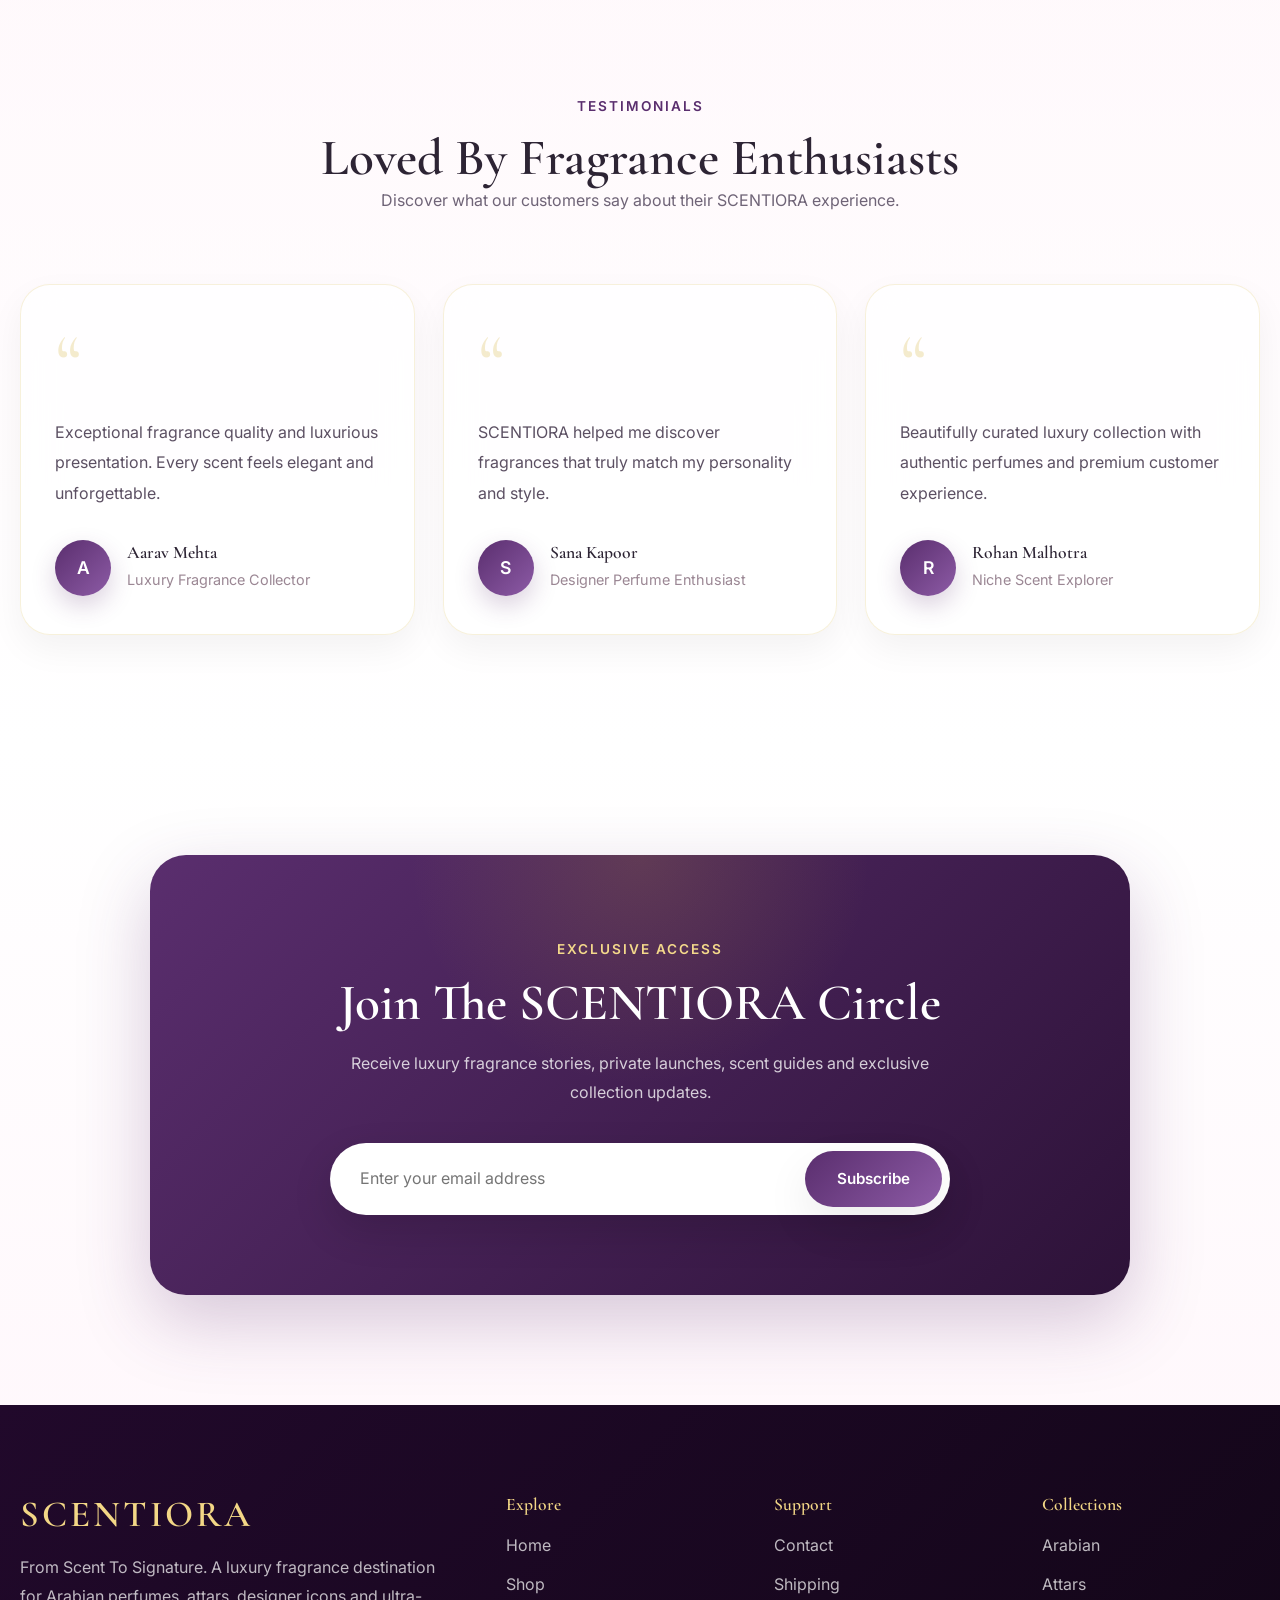
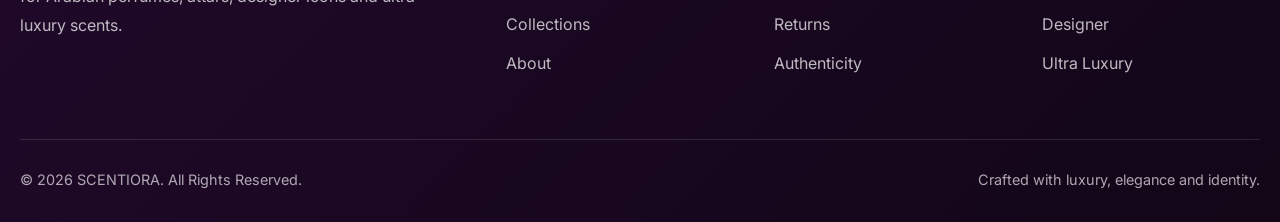
==== commit 7a4eec5f: "Complete luxury homepage foundation for SCENTIORA - Added premium hero section - Created editorial c" ====
--- a/index.html
+++ b/index.html
@@ -272,103 +272,74 @@
     </section>
 
     <!-- Discover -->
-          <section class="discover section">
-
-        <div class="container">
-
-          <div class="section-header">
-
-            <span>Discover Your Scent</span>
-
-            <h2>
-              Choose Your Fragrance Mood
-            </h2>
-
-            <p>
-              Every mood deserves a fragrance. Explore scent personalities crafted for every moment.
-            </p>
-
-          </div>
-
-          <div class="mood-grid">
-
-            <article class="mood-card">
-
-              <div class="mood-icon">🌹</div>
-
-              <h3>Romantic</h3>
-
-              <p>
-                Soft florals, rose petals and delicate elegance.
-              </p>
-
-            </article>
-
-            <article class="mood-card">
-
-              <div class="mood-icon">🍋</div>
-
-              <h3>Fresh</h3>
-
-              <p>
-                Citrus bursts and clean uplifting compositions.
-              </p>
-
-            </article>
-
-            <article class="mood-card">
-
-              <div class="mood-icon">✨</div>
-
-              <h3>Elegant</h3>
-
-              <p>
-                Refined signatures crafted for timeless sophistication.
-              </p>
-
-            </article>
-
-            <article class="mood-card">
-
-              <div class="mood-icon">🔥</div>
-
-              <h3>Bold</h3>
-
-              <p>
-                Powerful woods, spices and commanding presence.
-              </p>
-
-            </article>
-
-            <article class="mood-card">
-
-              <div class="mood-icon">🌙</div>
-
-              <h3>Mysterious</h3>
-
-              <p>
-                Dark amber, oud and captivating oriental accords.
-              </p>
-
-            </article>
-
-            <article class="mood-card">
-
-              <div class="mood-icon">👑</div>
-
-              <h3>Royal</h3>
-
-              <p>
-                Rare luxury creations reserved for unforgettable impressions.
-              </p>
-
-            </article>
-
-          </div>
-
-        </div>
-
-      </section>
+<section class="discover section">
+
+  <div class="container">
+
+    <div class="section-header">
+      <span>Discover Your Scent</span>
+      <h2>Find Your Signature Mood</h2>
+      <p>
+        Explore fragrance personalities crafted for every emotion and occasion.
+      </p>
+    </div>
+
+    <div class="mood-strip">
+
+      <article class="mood-pill">
+        <div class="mood-pill-icon">
+          <img src="logos\romantic1.jpg" alt="Romantic">
+        </div>
+        <h3>Romantic</h3>
+      </article>
+
+      <article class="mood-pill">
+        <div class="mood-pill-icon">
+          <img src="logos/fresh.png" alt="Fresh">
+        </div>
+        <h3>Fresh</h3>
+      </article>
+
+      <article class="mood-pill">
+        <div class="mood-pill-icon">
+          <img src="logos/elegant.jpg" alt="Elegant">
+        </div>
+        <h3>Elegant</h3>
+      </article>
+
+      <article class="mood-pill">
+        <div class="mood-pill-icon">
+          <img src="logos/bold.png" alt="Bold">
+        </div>
+        <h3>Bold</h3>
+      </article>
+
+      <article class="mood-pill">
+        <div class="mood-pill-icon">
+          <img src="logos/mysterious.png" alt="Mysterious">
+        </div>
+        <h3>Mysterious</h3>
+      </article>
+
+      <article class="mood-pill">
+        <div class="mood-pill-icon">
+          <img src="logos/royal.jpg" alt="Royal">
+        </div>
+        <h3>Royal</h3>
+      </article>
+
+      <article class="mood-pill">
+        <div class="mood-pill-icon">
+          <img src="logos/feminine.jpg" alt="Feminine">
+        </div>
+        <h3>Feminine</h3>
+      </article>
+
+    </div>
+
+  </div>
+
+</section>
 
     <!-- Brand Story -->
           
@@ -442,83 +413,206 @@
 
         </section>
 
-    <!-- Newsletter -->
-    <section class="newsletter section">
-
-      <div class="container">
-
-        <div class="newsletter-content">
-
-          <h2>
-            Stay Inspired
-          </h2>
-
-          <p>
-            Receive fragrance stories, launches and exclusive offers.
-          </p>
-
-          <form class="newsletter-form">
-
-            <input
-              type="email"
-              placeholder="Enter your email"
-            >
-
-            <button
-              type="submit"
-              class="btn btn-primary"
-            >
-              Subscribe
-            </button>
-
-          </form>
-
-        </div>
-
+        <!-- Testimonials -->
+
+<section class="testimonials section">
+
+  <div class="container">
+
+    <div class="section-header">
+
+      <span>Testimonials</span>
+
+      <h2>
+        Loved By Fragrance Enthusiasts
+      </h2>
+
+      <p>
+        Discover what our customers say about their SCENTIORA experience.
+      </p>
+
+    </div>
+
+    <div class="testimonial-grid">
+
+      <!-- Card 1 -->
+
+      <article class="testimonial-card">
+
+        <div class="quote-icon">“</div>
+
+        <p>
+          Exceptional fragrance quality and luxurious presentation.
+          Every scent feels elegant and unforgettable.
+        </p>
+
+        <div class="testimonial-user">
+
+          <div class="user-avatar">
+            A
+          </div>
+
+          <div>
+
+            <h4>Aarav Mehta</h4>
+
+            <span>Luxury Fragrance Collector</span>
+
+          </div>
+
+        </div>
+
+      </article>
+
+      <!-- Card 2 -->
+
+      <article class="testimonial-card">
+
+        <div class="quote-icon">“</div>
+
+        <p>
+          SCENTIORA helped me discover fragrances that truly
+          match my personality and style.
+        </p>
+
+        <div class="testimonial-user">
+
+          <div class="user-avatar">
+            S
+          </div>
+
+          <div>
+
+            <h4>Sana Kapoor</h4>
+
+            <span>Designer Perfume Enthusiast</span>
+
+          </div>
+
+        </div>
+
+      </article>
+
+      <!-- Card 3 -->
+
+      <article class="testimonial-card">
+
+        <div class="quote-icon">“</div>
+
+        <p>
+          Beautifully curated luxury collection with authentic
+          perfumes and premium customer experience.
+        </p>
+
+        <div class="testimonial-user">
+
+          <div class="user-avatar">
+            R
+          </div>
+
+          <div>
+
+            <h4>Rohan Malhotra</h4>
+
+            <span>Niche Scent Explorer</span>
+
+          </div>
+
+        </div>
+
+      </article>
+
+    </div>
+
+  </div>
+
+</section>
+
+  <!-- Newsletter -->
+<section class="newsletter section">
+
+  <div class="container">
+
+    <div class="newsletter-box">
+
+      <span>Exclusive Access</span>
+
+      <h2>
+        Join The SCENTIORA Circle
+      </h2>
+
+      <p>
+        Receive luxury fragrance stories, private launches, scent guides and exclusive collection updates.
+      </p>
+
+      <form class="newsletter-form">
+
+        <input
+          type="email"
+          placeholder="Enter your email address"
+          required
+        >
+
+        <button type="submit" class="btn btn-primary">
+          Subscribe
+        </button>
+
+      </form>
+
+    </div>
+
+  </div>
+
+</section>
+
+<!-- Footer -->
+<footer class="footer">
+
+  <div class="container">
+
+    <div class="footer-grid">
+
+      <div class="footer-brand">
+        <h3>SCENTIORA</h3>
+        <p>
+          From Scent To Signature. A luxury fragrance destination for Arabian perfumes, attars, designer icons and ultra-luxury scents.
+        </p>
       </div>
 
-    </section>
-
-  </main>
-
-  <!-- Footer -->
-  <footer class="footer">
-
-    <div class="container">
-
-      <div class="footer-content">
-
-        <div class="footer-brand">
-
-          <h3>SCENTIORA</h3>
-
-          <p>
-            From Scent to Signature.
-          </p>
-
-        </div>
-
-        <div class="footer-links">
-
-          <a href="about.html">About</a>
-          <a href="contact.html">Contact</a>
-          <a href="shop.html">Shop</a>
-
-        </div>
-
+      <div class="footer-column">
+        <h4>Explore</h4>
+        <a href="index.html">Home</a>
+        <a href="shop.html">Shop</a>
+        <a href="#collections">Collections</a>
+        <a href="about.html">About</a>
       </div>
 
-      <div class="footer-bottom">
-
-        <p>
-          © 2026 SCENTIORA. All Rights Reserved.
-        </p>
-
+      <div class="footer-column">
+        <h4>Support</h4>
+        <a href="contact.html">Contact</a>
+        <a href="#">Shipping</a>
+        <a href="#">Returns</a>
+        <a href="#">Authenticity</a>
       </div>
 
-    </div>
-
-  </footer>
+      <div class="footer-column">
+        <h4>Collections</h4>
+        <a href="#">Arabian</a>
+        <a href="#">Attars</a>
+        <a href="#">Designer</a>
+        <a href="#">Ultra Luxury</a>
+      </div>
+
+    </div>
+
+    <div class="footer-bottom">
+      <p>© 2026 SCENTIORA. All Rights Reserved.</p>
+      <span>Crafted with luxury, elegance and identity.</span>
+    </div>
+
+  </div>
+
+</footer>
 
   <script src="./js/products.js"></script>
 <script src="./js/app.js"></script>
--- a/css/style.css
+++ b/css/style.css
@@ -1416,70 +1416,349 @@
     grid-template-columns:1fr;
   }
 }
-/* ============================= */
-/* DISCOVER YOUR SCENT */
-/* ============================= */
+
+/* Discover */
 
 .discover{
+  background:linear-gradient(180deg,rgba(255,248,252,.45),#fff);
+}
+
+.mood-strip{
+  display:flex;
+  align-items:center;
+  gap:24px;
+  overflow-x:auto;
+  padding:10px 4px 24px;
+  scrollbar-width:none;
+}
+
+.mood-strip::-webkit-scrollbar{
+  display:none;
+}
+
+.mood-pill{
+  min-width:150px;
+  padding:14px;
+  border-radius:999px;
+  display:flex;
+  flex-direction:column;
+  align-items:center;
+  justify-content:center;
+  background:rgba(255,255,255,.82);
+  backdrop-filter:blur(14px);
+  border:3px solid rgba(212,175,55,.45);
+  box-shadow:0 10px 24px rgba(0,0,0,.05),0 0 12px rgba(212,175,55,.12);
+  transition:.35s ease;
+}
+
+.mood-pill:hover{
+  transform:translateY(-6px);
+  border-color:rgba(212,175,55,.65);
+  box-shadow:0 14px 30px rgba(0,0,0,.08),0 0 16px rgba(212,175,55,.16);
+}
+
+.mood-pill-icon{
+  width:112px;
+  height:112px;
+  border-radius:50%;
+  overflow:hidden;
+  display:flex;
+  align-items:center;
+  justify-content:center;
+  background:#120715;
+  margin-bottom:10px;
+  box-shadow:0 8px 18px rgba(0,0,0,.1);
+}
+
+.mood-pill-icon img{
+  width:100%;
+  height:100%;
+  object-fit:cover;
+}
+
+.mood-pill h3{
+  color:var(--primary);
+  font-size:1.1rem;
+  text-align:center;
+}
+
+/* Testimonials */
+
+.testimonials{
+  position:relative;
+
   background:
   linear-gradient(
     180deg,
-    rgba(255,248,252,.6),
+    rgba(255,248,252,.4),
     rgba(255,255,255,1)
   );
 }
 
-.mood-grid{
+.testimonial-grid{
   display:grid;
   grid-template-columns:repeat(3,1fr);
   gap:28px;
 }
 
-.mood-card{
-  padding:40px 30px;
-  text-align:center;
-  border-radius:28px;
+.testimonial-card{
+  position:relative;
+
+  padding:38px 34px;
+
+  border-radius:30px;
+
   background:
-  rgba(255,255,255,.75);
-  border:1px solid rgba(212,175,55,.15);
+  rgba(255,255,255,.72);
+
   backdrop-filter:blur(18px);
+
+  border:1px solid rgba(212,175,55,.18);
+
   box-shadow:
-    0 12px 30px rgba(0,0,0,.05);
+    0 14px 35px rgba(0,0,0,.05);
+
   transition:.4s ease;
 }
 
-.mood-card:hover{
+.testimonial-card:hover{
   transform:translateY(-10px);
+
   box-shadow:
     0 20px 45px rgba(0,0,0,.08),
-    0 0 24px rgba(212,175,55,.18);
-}
-
-.mood-icon{
-  font-size:2.5rem;
+    0 0 25px rgba(212,175,55,.14);
+}
+
+.quote-icon{
+  font-family:"Cormorant Garamond",serif;
+
+  font-size:5rem;
+
+  line-height:1;
+
+  color:rgba(212,175,55,.25);
+
+  margin-bottom:14px;
+}
+
+.testimonial-card p{
+  color:#5c5063;
+
+  line-height:1.9;
+
+  margin-bottom:32px;
+
+  font-size:1rem;
+}
+
+.testimonial-user{
+  display:flex;
+  align-items:center;
+  gap:16px;
+}
+
+.user-avatar{
+  width:56px;
+  height:56px;
+
+  border-radius:50%;
+
+  display:flex;
+  align-items:center;
+  justify-content:center;
+
+  background:
+  linear-gradient(
+    135deg,
+    var(--primary),
+    var(--primary-light)
+  );
+
+  color:#fff;
+
+  font-weight:600;
+
+  font-size:1.1rem;
+
+  box-shadow:
+    0 10px 24px rgba(90,46,110,.22);
+}
+
+.testimonial-user h4{
+  font-size:1.1rem;
+  color:var(--text);
+  margin-bottom:4px;
+}
+
+.testimonial-user span{
+  color:#9b8794;
+  font-size:.9rem;
+}
+
+/* Responsive */
+
+@media(max-width:992px){
+
+  .testimonial-grid{
+    grid-template-columns:1fr;
+  }
+}
+/* Newsletter */
+
+.newsletter{
+  background:linear-gradient(180deg,#fff,rgba(255,248,252,.75));
+}
+
+.newsletter-box{
+  max-width:980px;
+  margin:0 auto;
+  padding:80px 40px;
+  text-align:center;
+  border-radius:36px;
+  background:
+    radial-gradient(circle at top,rgba(212,175,55,.16),transparent 35%),
+    linear-gradient(135deg,var(--primary),#2d1238);
+  color:#fff;
+  box-shadow:0 26px 70px rgba(90,46,110,.25);
+}
+
+.newsletter-box span{
+  display:inline-block;
+  margin-bottom:14px;
+  color:#f4d98b;
+  font-size:.85rem;
+  font-weight:600;
+  letter-spacing:2px;
+  text-transform:uppercase;
+}
+
+.newsletter-box h2{
   margin-bottom:18px;
-}
-
-.mood-card h3{
+  color:#fff;
+}
+
+.newsletter-box p{
+  max-width:620px;
+  margin:0 auto 36px;
+  color:rgba(255,255,255,.78);
+  line-height:1.8;
+}
+
+.newsletter-form{
+  display:flex;
+  max-width:620px;
+  margin:0 auto;
+  padding:8px;
+  border-radius:999px;
+  background:#fff;
+  box-shadow:0 16px 40px rgba(0,0,0,.14);
+}
+
+.newsletter-form input{
+  flex:1;
+  border:none;
+  outline:none;
+  padding:0 22px;
+  color:var(--text);
+  background:transparent;
+}
+
+.newsletter-form button{
+  white-space:nowrap;
+}
+
+@media(max-width:650px){
+  .newsletter-box{
+    padding:60px 24px;
+    border-radius:28px;
+  }
+
+  .newsletter-form{
+    flex-direction:column;
+    gap:12px;
+    border-radius:24px;
+  }
+
+  .newsletter-form input{
+    width:100%;
+    padding:16px;
+    text-align:center;
+  }
+}
+/* Footer */
+
+.footer{
+  padding:90px 0 30px;
+  background:linear-gradient(135deg,#21092b,#120617);
+  color:#fff;
+}
+
+.footer-grid{
+  display:grid;
+  grid-template-columns:2fr 1fr 1fr 1fr;
+  gap:50px;
+  padding-bottom:50px;
+  border-bottom:1px solid rgba(255,255,255,.12);
+}
+
+.footer-brand h3{
+  margin-bottom:18px;
+  color:#f3d786;
+  font-size:2.3rem;
+  letter-spacing:3px;
+}
+
+.footer-brand p{
+  max-width:420px;
+  color:rgba(255,255,255,.72);
+  line-height:1.8;
+}
+
+.footer-column h4{
+  margin-bottom:18px;
+  color:#f3d786;
+  font-size:1.1rem;
+}
+
+.footer-column a{
+  display:block;
   margin-bottom:12px;
-  color:var(--primary);
-}
-
-.mood-card p{
-  font-size:.95rem;
-  line-height:1.8;
-}
-
-@media(max-width:992px){
-
-  .mood-grid{
-    grid-template-columns:repeat(2,1fr);
+  color:rgba(255,255,255,.72);
+  transition:.3s ease;
+}
+
+.footer-column a:hover{
+  color:#f3d786;
+  transform:translateX(4px);
+}
+
+.footer-bottom{
+  display:flex;
+  align-items:center;
+  justify-content:space-between;
+  gap:20px;
+  padding-top:28px;
+}
+
+.footer-bottom p,
+.footer-bottom span{
+  color:rgba(255,255,255,.65);
+  font-size:.9rem;
+}
+
+@media(max-width:900px){
+  .footer-grid{
+    grid-template-columns:1fr 1fr;
+  }
+
+  .footer-bottom{
+    flex-direction:column;
+    text-align:center;
   }
 }
 
 @media(max-width:576px){
-
-  .mood-grid{
+  .footer-grid{
     grid-template-columns:1fr;
   }
 }
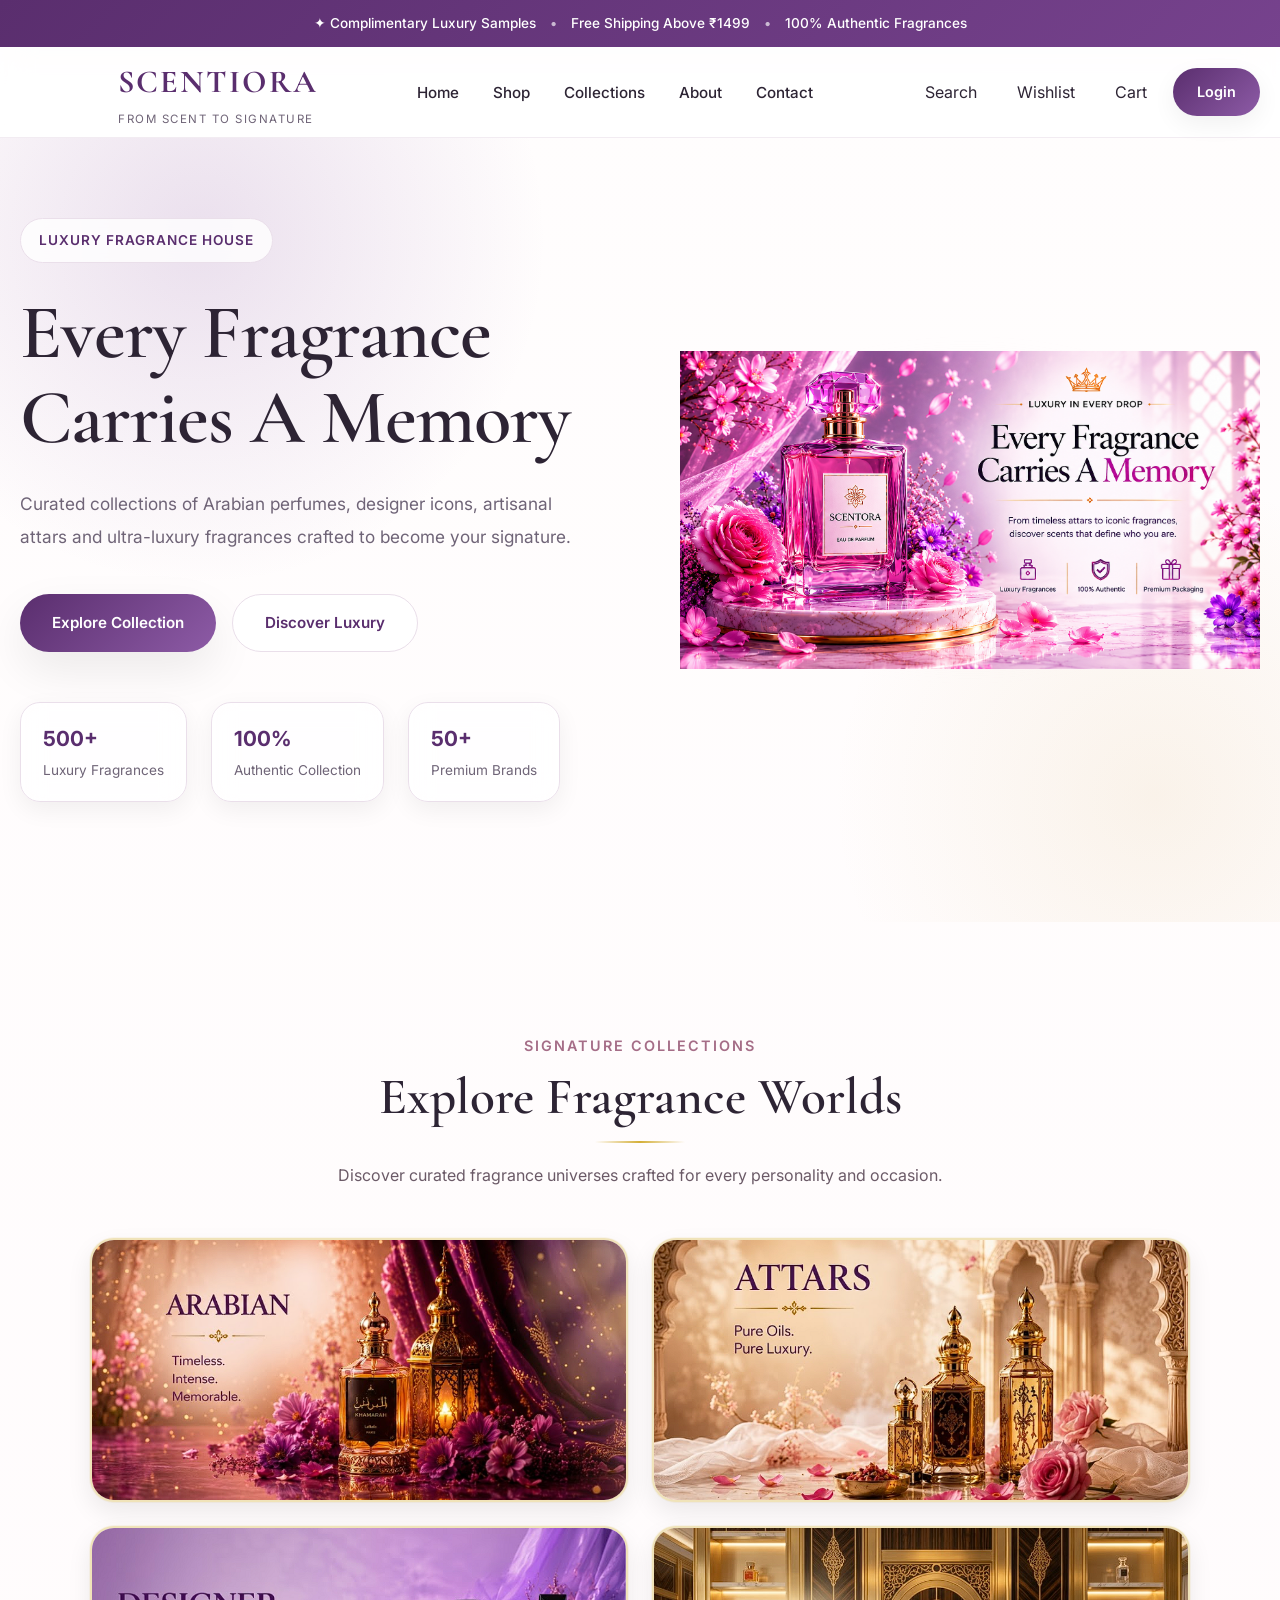
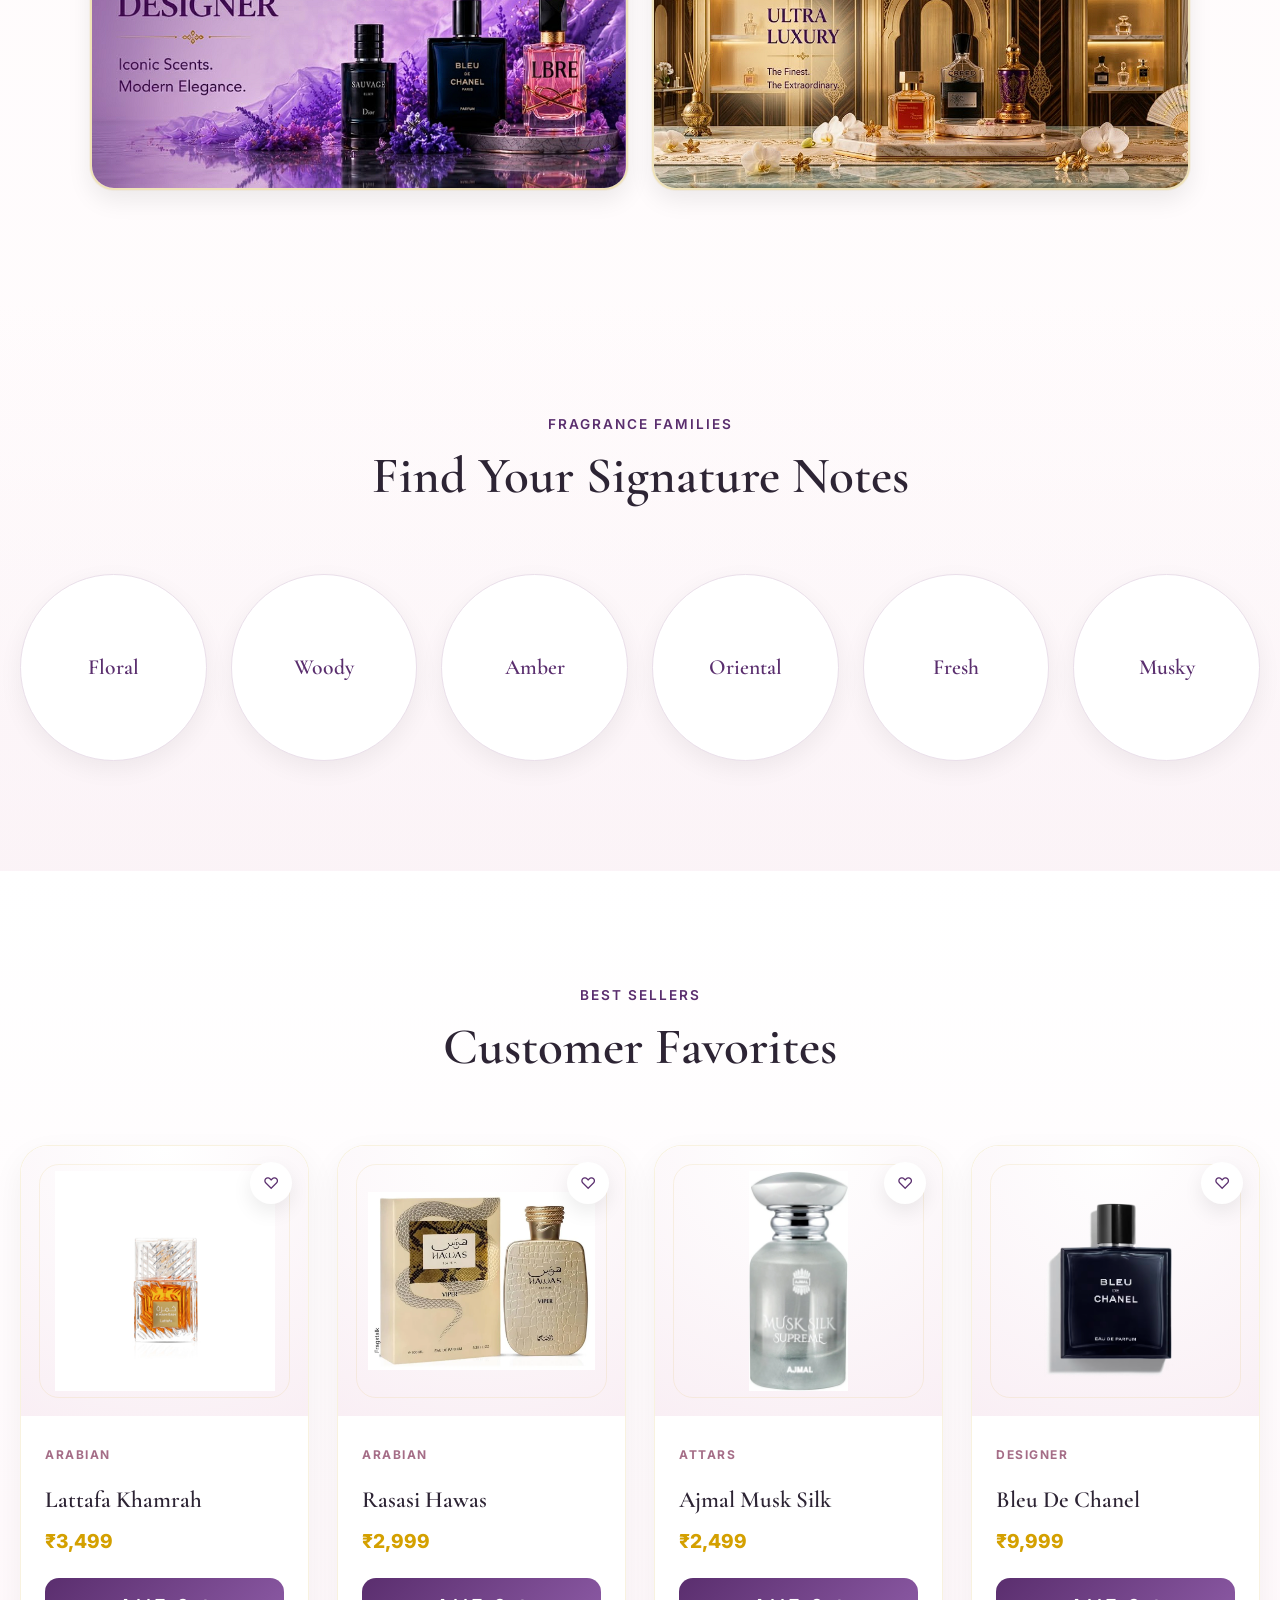
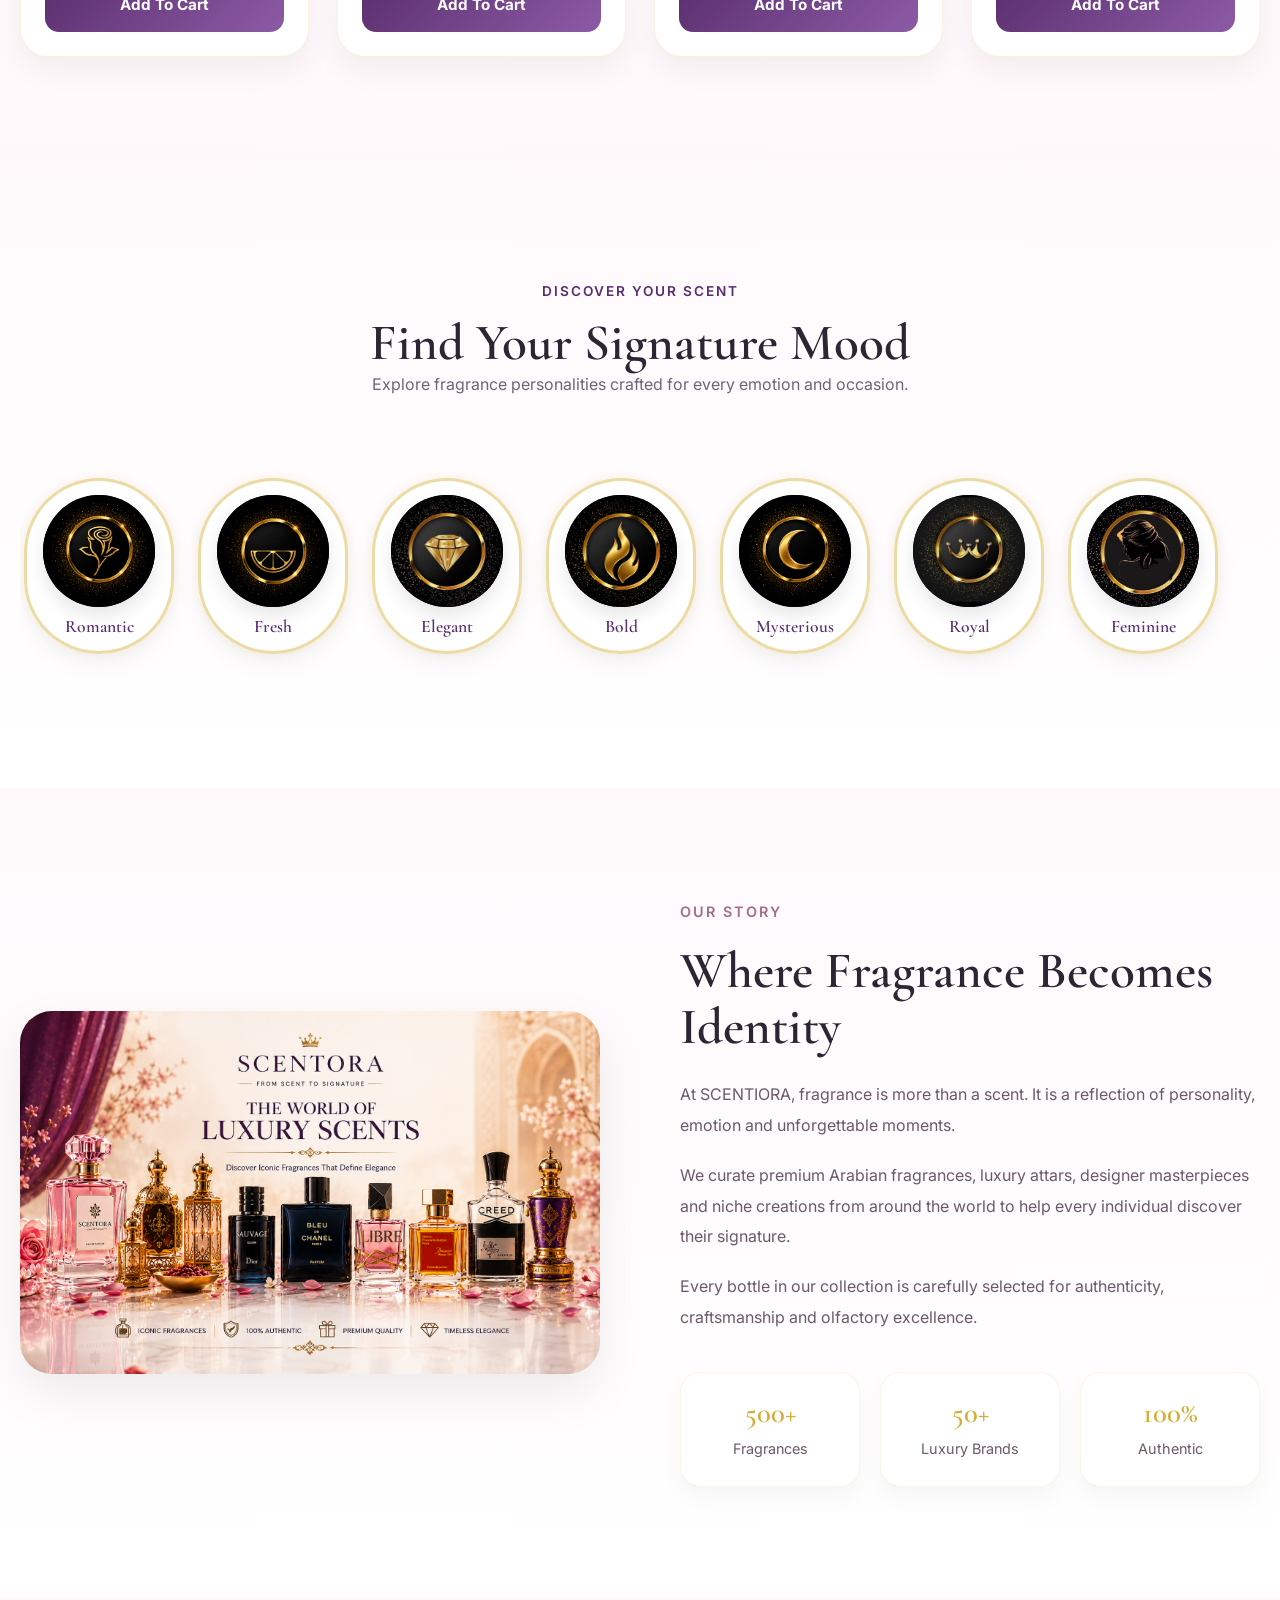
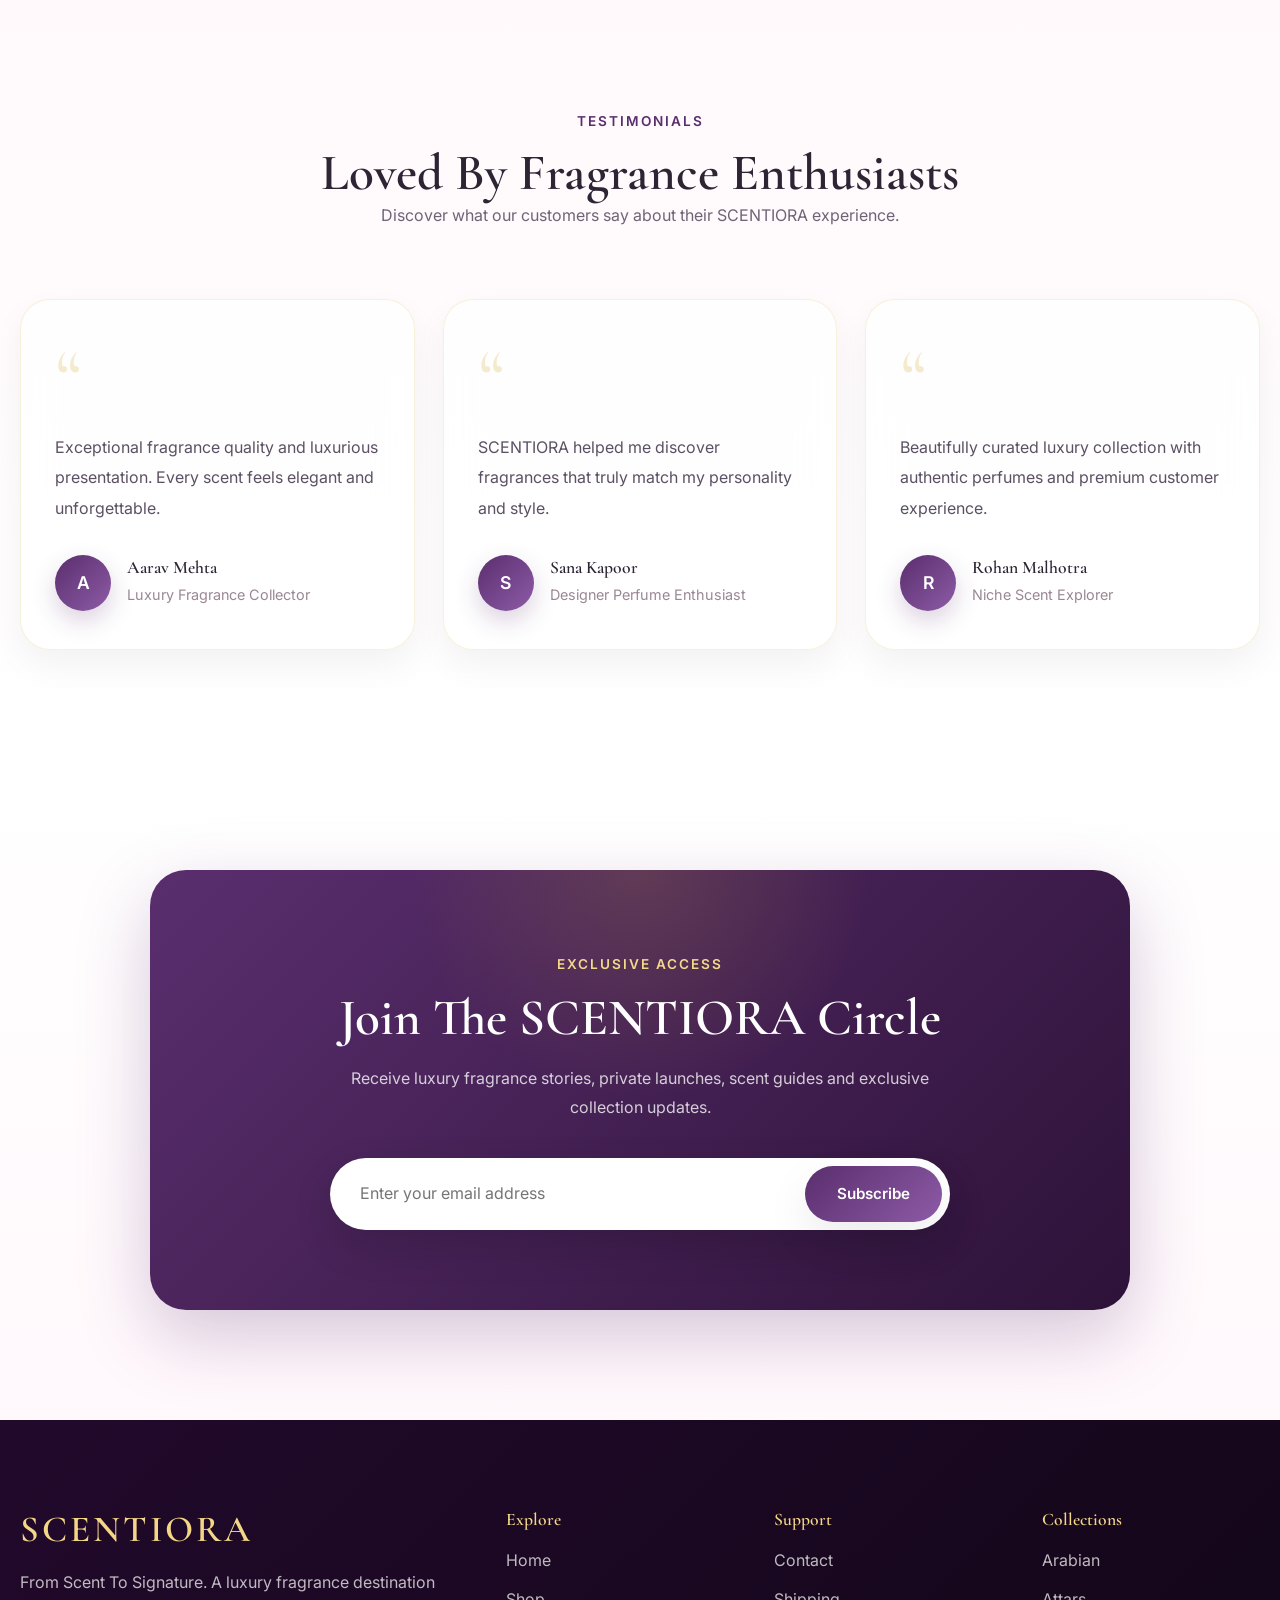
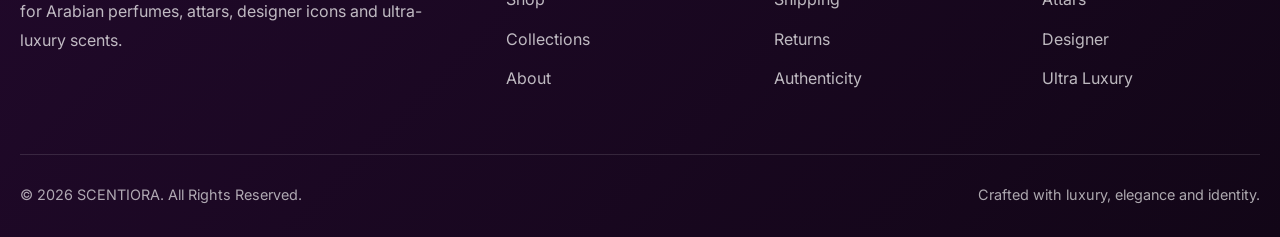
==== commit 34f7571e: "new files added" ====
--- a/index.html
+++ b/index.html
@@ -61,7 +61,7 @@
           </li>
 
           <li>
-            <a href="#collections">Collections</a>
+            <a href="product.html">Collections</a>
           </li>
 
           <li>
--- a/css/style.css
+++ b/css/style.css
@@ -1761,4 +1761,645 @@
   .footer-grid{
     grid-template-columns:1fr;
   }
+}
+
+/* Shop Page */
+
+.shop-hero{
+  position:relative;
+  padding:120px 0 80px;
+  text-align:center;
+  background:
+    radial-gradient(circle at top left,rgba(141,91,166,.09),transparent 32%),
+    radial-gradient(circle at bottom right,rgba(212,169,95,.09),transparent 34%),
+    linear-gradient(180deg,#fffdfd,#fff8fb);
+}
+
+.shop-hero span{
+  display:inline-block;
+  margin-bottom:16px;
+  color:var(--primary);
+  font-size:.85rem;
+  font-weight:700;
+  letter-spacing:2px;
+  text-transform:uppercase;
+}
+
+.shop-hero h1{
+  margin-bottom:20px;
+}
+
+.shop-hero p{
+  max-width:680px;
+  margin:0 auto;
+  line-height:1.9;
+}
+
+.shop-hero::after{
+  content:"";
+  display:block;
+  width:180px;
+  height:1px;
+  margin:38px auto 0;
+  background:linear-gradient(90deg,transparent,rgba(212,175,55,.85),transparent);
+}
+
+.shop-section{
+  padding-top:70px;
+  background:
+    radial-gradient(circle at 12% 30%,rgba(141,91,166,.07),transparent 26%),
+    radial-gradient(circle at 88% 70%,rgba(212,169,95,.08),transparent 28%),
+    linear-gradient(180deg,#fff8fb,#fff);
+}
+
+.shop-layout{
+  display:grid;
+  grid-template-columns:280px 1fr;
+  gap:40px;
+  max-width:1280px;
+  margin:0 auto;
+  align-items:start;
+}
+
+.shop-sidebar{
+  position:sticky;
+  top:120px;
+  height:fit-content;
+}
+
+.filter-box{
+  padding:28px;
+  margin-bottom:24px;
+  border-radius:28px;
+  background:rgba(255,255,255,.78);
+  backdrop-filter:blur(16px);
+  border:1px solid rgba(212,175,55,.18);
+  box-shadow:0 14px 35px rgba(0,0,0,.05);
+}
+
+.filter-box h3{
+  margin-bottom:20px;
+  color:var(--primary);
+  font-size:1.5rem;
+}
+
+.filter-box input,
+.filter-box select{
+  width:100%;
+  padding:14px 18px;
+  border:none;
+  outline:none;
+  border-radius:14px;
+  background:#f7f1f7;
+  color:var(--text);
+}
+
+.shop-filter{
+  width:100%;
+  margin-bottom:12px;
+  padding:14px 18px;
+  border-radius:14px;
+  background:#f8f3f8;
+  color:var(--text);
+  text-align:left;
+  font-weight:600;
+  transition:.3s ease;
+}
+
+.shop-filter:hover,
+.shop-filter.active{
+  color:#fff;
+  background:linear-gradient(135deg,var(--primary),var(--primary-light));
+  box-shadow:0 10px 24px rgba(90,46,110,.18);
+}
+
+.shop-products{
+  width:100%;
+  padding:34px;
+  border-radius:34px;
+  background:rgba(255,255,255,.58);
+  backdrop-filter:blur(18px);
+  border:1px solid rgba(212,175,55,.14);
+  box-shadow:0 20px 50px rgba(0,0,0,.04);
+}
+
+.shop-topbar{
+  display:flex;
+  align-items:center;
+  justify-content:space-between;
+  gap:20px;
+  margin-bottom:34px;
+  padding-bottom:18px;
+  border-bottom:1px solid rgba(212,175,55,.18);
+}
+
+.shop-topbar h2{
+  color:var(--text);
+}
+
+.shop-topbar p{
+  color:#8d7a88;
+  font-size:.95rem;
+}
+
+.shop-products .products-grid{
+  display:grid;
+  grid-template-columns:repeat(3,1fr);
+  gap:28px;
+}
+
+.product-card{
+  position:relative;
+  overflow:hidden;
+  border-radius:28px;
+  background:#fff;
+  border:1px solid rgba(212,175,55,.16);
+  box-shadow:0 12px 32px rgba(0,0,0,.055);
+  transition:.4s ease;
+}
+
+.product-card:hover{
+  transform:translateY(-10px) scale(1.01);
+  box-shadow:
+    0 25px 55px rgba(0,0,0,.1),
+    0 0 22px rgba(212,175,55,.18);
+}
+
+.product-image{
+  position:relative;
+  height:270px;
+  display:flex;
+  align-items:center;
+  justify-content:center;
+  padding:30px;
+  background:
+    radial-gradient(circle at top,rgba(255,255,255,.98),rgba(248,237,243,.82)),
+    linear-gradient(180deg,#fff,#fff7fb);
+}
+
+.product-image::before{
+  content:"";
+  position:absolute;
+  inset:18px;
+  border-radius:20px;
+  border:1px solid rgba(212,175,55,.12);
+  pointer-events:none;
+}
+
+.product-image img{
+  position:relative;
+  z-index:1;
+  max-width:100%;
+  max-height:220px;
+  object-fit:contain;
+  transition:.5s ease;
+}
+
+.product-card:hover .product-image img{
+  transform:scale(1.07);
+}
+
+.wishlist-btn{
+  position:absolute;
+  top:16px;
+  right:16px;
+  z-index:3;
+  width:42px;
+  height:42px;
+  border-radius:50%;
+  background:#fff;
+  color:var(--primary);
+  box-shadow:0 8px 20px rgba(0,0,0,.08);
+  transition:.3s ease;
+}
+
+.wishlist-btn:hover{
+  transform:scale(1.1);
+  color:#d4af37;
+}
+
+.product-content{
+  padding:24px;
+}
+
+.product-category{
+  display:inline-block;
+  margin-bottom:12px;
+  color:#a56d87;
+  font-size:.75rem;
+  font-weight:700;
+  letter-spacing:1.5px;
+  text-transform:uppercase;
+}
+
+.product-name{
+  margin-bottom:12px;
+  color:var(--text);
+  font-size:1.45rem;
+}
+
+.product-price{
+  margin-bottom:20px;
+  color:#d4a000;
+  font-size:1.2rem;
+  font-weight:800;
+}
+
+.add-cart-btn{
+  width:100%;
+  padding:14px;
+  border-radius:14px;
+  background:linear-gradient(135deg,var(--primary),var(--primary-light));
+  color:#fff;
+  font-weight:700;
+  transition:.3s ease;
+}
+
+.add-cart-btn:hover{
+  transform:translateY(-2px);
+  box-shadow:0 12px 26px rgba(90,46,110,.22);
+}
+
+@media(max-width:1200px){
+  .shop-products .products-grid{
+    grid-template-columns:repeat(2,1fr);
+  }
+}
+
+@media(max-width:992px){
+  .shop-layout{
+    grid-template-columns:1fr;
+  }
+
+  .shop-sidebar{
+    position:relative;
+    top:auto;
+  }
+}
+
+@media(max-width:576px){
+  .shop-products{
+    padding:22px;
+    border-radius:26px;
+  }
+
+  .shop-products .products-grid{
+    grid-template-columns:1fr;
+  }
+
+  .shop-topbar{
+    flex-direction:column;
+    align-items:flex-start;
+  }
+
+  .product-image{
+    height:240px;
+  }
+}
+/* Shop Responsive Polish */
+
+@media(max-width:992px){
+
+  .shop-hero{
+    padding:90px 0 60px;
+  }
+
+  .shop-hero h1{
+    font-size:clamp(3rem,8vw,4.5rem);
+  }
+
+  .shop-layout{
+    grid-template-columns:1fr;
+    gap:32px;
+  }
+
+  .shop-sidebar{
+    position:relative;
+    top:auto;
+    display:grid;
+    grid-template-columns:repeat(3,1fr);
+    gap:18px;
+  }
+
+  .filter-box{
+    margin-bottom:0;
+  }
+
+  .shop-products .products-grid{
+    grid-template-columns:repeat(2,1fr);
+  }
+}
+
+@media(max-width:768px){
+
+  .shop-sidebar{
+    grid-template-columns:1fr;
+  }
+
+  .shop-products{
+    padding:24px;
+  }
+
+  .shop-topbar{
+    flex-direction:column;
+    align-items:flex-start;
+  }
+
+  .product-image{
+    height:240px;
+  }
+}
+
+@media(max-width:576px){
+
+  .shop-hero{
+    padding:70px 0 45px;
+  }
+
+  .shop-hero h1{
+    font-size:3rem;
+  }
+
+  .shop-section{
+    padding-top:45px;
+  }
+
+  .shop-products .products-grid{
+    grid-template-columns:1fr;
+  }
+
+  .filter-box{
+    padding:22px;
+    border-radius:22px;
+  }
+
+  .product-card{
+    border-radius:22px;
+  }
+
+  .product-content{
+    padding:20px;
+  }
+
+  .product-name{
+    font-size:1.35rem;
+  }
+}
+
+/* Product Details */
+
+.product-detail{
+  background:
+    radial-gradient(circle at top left,rgba(141,91,166,.08),transparent 30%),
+    linear-gradient(180deg,#fff8fb,#fff);
+}
+
+.breadcrumb{
+  display:flex;
+  align-items:center;
+  gap:10px;
+  margin-bottom:40px;
+  color:#8d7a88;
+  font-size:.95rem;
+}
+
+.breadcrumb a{
+  color:var(--primary);
+  font-weight:600;
+}
+
+.product-detail-layout{
+  display:grid;
+  grid-template-columns:1fr 1fr;
+  gap:70px;
+  align-items:center;
+}
+
+.product-detail-image{
+  padding:50px;
+  border-radius:38px;
+  background:
+    radial-gradient(circle at top,rgba(212,175,55,.12),transparent 35%),
+    linear-gradient(180deg,#fff,#fff7fb);
+  border:1px solid rgba(212,175,55,.16);
+  box-shadow:0 22px 60px rgba(0,0,0,.07);
+}
+
+.product-detail-image img{
+  max-height:520px;
+  object-fit:contain;
+}
+
+.product-detail-content{
+  padding:30px 0;
+}
+
+.product-detail-category{
+  display:inline-block;
+  margin-bottom:18px;
+  color:#a56d87;
+  font-size:.85rem;
+  font-weight:700;
+  letter-spacing:2px;
+  text-transform:uppercase;
+}
+
+.product-detail-content h1{
+  margin-bottom:18px;
+}
+
+.product-detail-badge{
+  display:inline-block;
+  margin-bottom:24px;
+  padding:10px 18px;
+  border-radius:999px;
+  background:rgba(212,175,55,.14);
+  color:#9d7a16;
+  font-size:.85rem;
+  font-weight:700;
+}
+
+.product-detail-desc{
+  max-width:580px;
+  margin-bottom:28px;
+  line-height:1.9;
+}
+
+.product-detail-price{
+  margin-bottom:30px;
+  color:#d4a000;
+  font-size:2rem;
+  font-weight:800;
+}
+
+.product-detail-actions{
+  display:flex;
+  gap:16px;
+  flex-wrap:wrap;
+  margin-bottom:36px;
+}
+
+.product-info-grid{
+  display:grid;
+  grid-template-columns:repeat(3,1fr);
+  gap:16px;
+}
+
+.product-info-grid div{
+  padding:20px;
+  border-radius:20px;
+  background:#fff;
+  border:1px solid rgba(212,175,55,.12);
+  box-shadow:0 10px 26px rgba(0,0,0,.04);
+}
+
+.product-info-grid strong{
+  display:block;
+  margin-bottom:8px;
+  color:var(--primary);
+}
+
+.product-info-grid span{
+  color:#8d7a88;
+  font-size:.9rem;
+}
+
+.product-not-found{
+  text-align:center;
+  padding:80px 20px;
+}
+
+.related-products{
+  background:#fff;
+}
+
+@media(max-width:992px){
+  .product-detail-layout{
+    grid-template-columns:1fr;
+    gap:45px;
+  }
+
+  .product-info-grid{
+    grid-template-columns:1fr;
+  }
+}
+
+@media(max-width:576px){
+  .product-detail-image{
+    padding:28px;
+    border-radius:28px;
+  }
+
+  .product-detail-price{
+    font-size:1.6rem;
+  }
+
+  .product-detail-actions .btn{
+    width:100%;
+  }
+}
+/* Auth Pages */
+
+.auth-page{
+  min-height:100vh;
+  display:flex;
+  align-items:center;
+  justify-content:center;
+  padding:40px 20px;
+  background:
+    radial-gradient(circle at top left,rgba(141,91,166,.15),transparent 32%),
+    radial-gradient(circle at bottom right,rgba(212,175,55,.14),transparent 34%),
+    linear-gradient(135deg,#fff8fb,#fff);
+}
+
+.auth-card{
+  width:100%;
+  max-width:480px;
+  padding:48px;
+  border-radius:34px;
+  background:rgba(255,255,255,.78);
+  backdrop-filter:blur(18px);
+  border:1px solid rgba(212,175,55,.18);
+  box-shadow:0 24px 70px rgba(0,0,0,.08);
+}
+
+.auth-logo{
+  display:block;
+  text-align:center;
+  margin-bottom:34px;
+  color:var(--primary);
+  font-family:"Cormorant Garamond",serif;
+  font-size:2.4rem;
+  font-weight:700;
+  letter-spacing:3px;
+}
+
+.auth-logo span{
+  display:block;
+  margin-top:6px;
+  color:#9b8794;
+  font-family:"Inter",sans-serif;
+  font-size:.72rem;
+  letter-spacing:2px;
+}
+
+.auth-header{
+  text-align:center;
+  margin-bottom:34px;
+}
+
+.auth-header h1{
+  margin-bottom:12px;
+}
+
+.auth-header p{
+  line-height:1.8;
+}
+
+.form-group{
+  margin-bottom:20px;
+}
+
+.form-group label{
+  display:block;
+  margin-bottom:8px;
+  color:var(--primary);
+  font-weight:600;
+  font-size:.9rem;
+}
+
+.form-group input{
+  width:100%;
+  padding:15px 18px;
+  border:none;
+  outline:none;
+  border-radius:14px;
+  background:#f7f1f7;
+  color:var(--text);
+}
+
+.auth-btn{
+  width:100%;
+  margin-top:10px;
+}
+
+.auth-switch{
+  margin-top:28px;
+  text-align:center;
+}
+
+.auth-switch a{
+  color:var(--primary);
+  font-weight:700;
+}
+
+@media(max-width:576px){
+  .auth-card{
+    padding:34px 24px;
+    border-radius:26px;
+  }
+
+  .auth-logo{
+    font-size:2rem;
+  }
 }
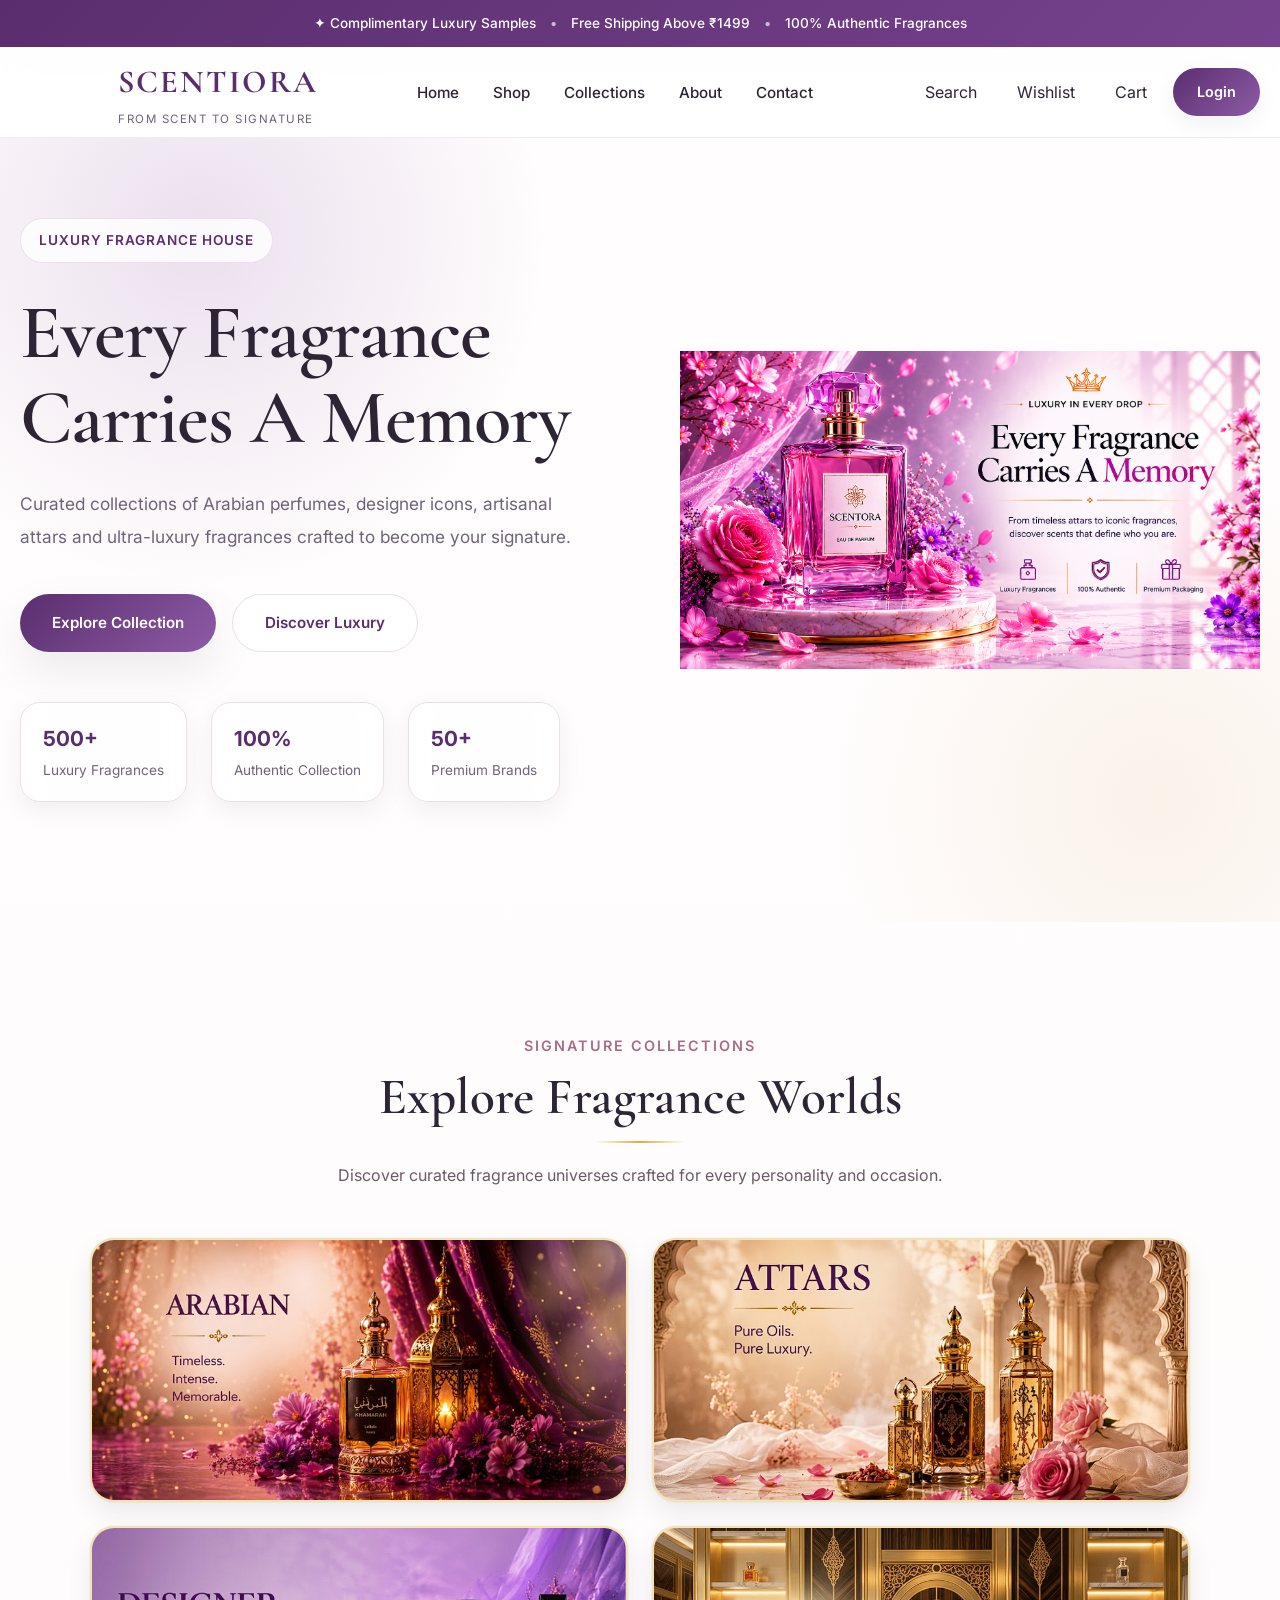
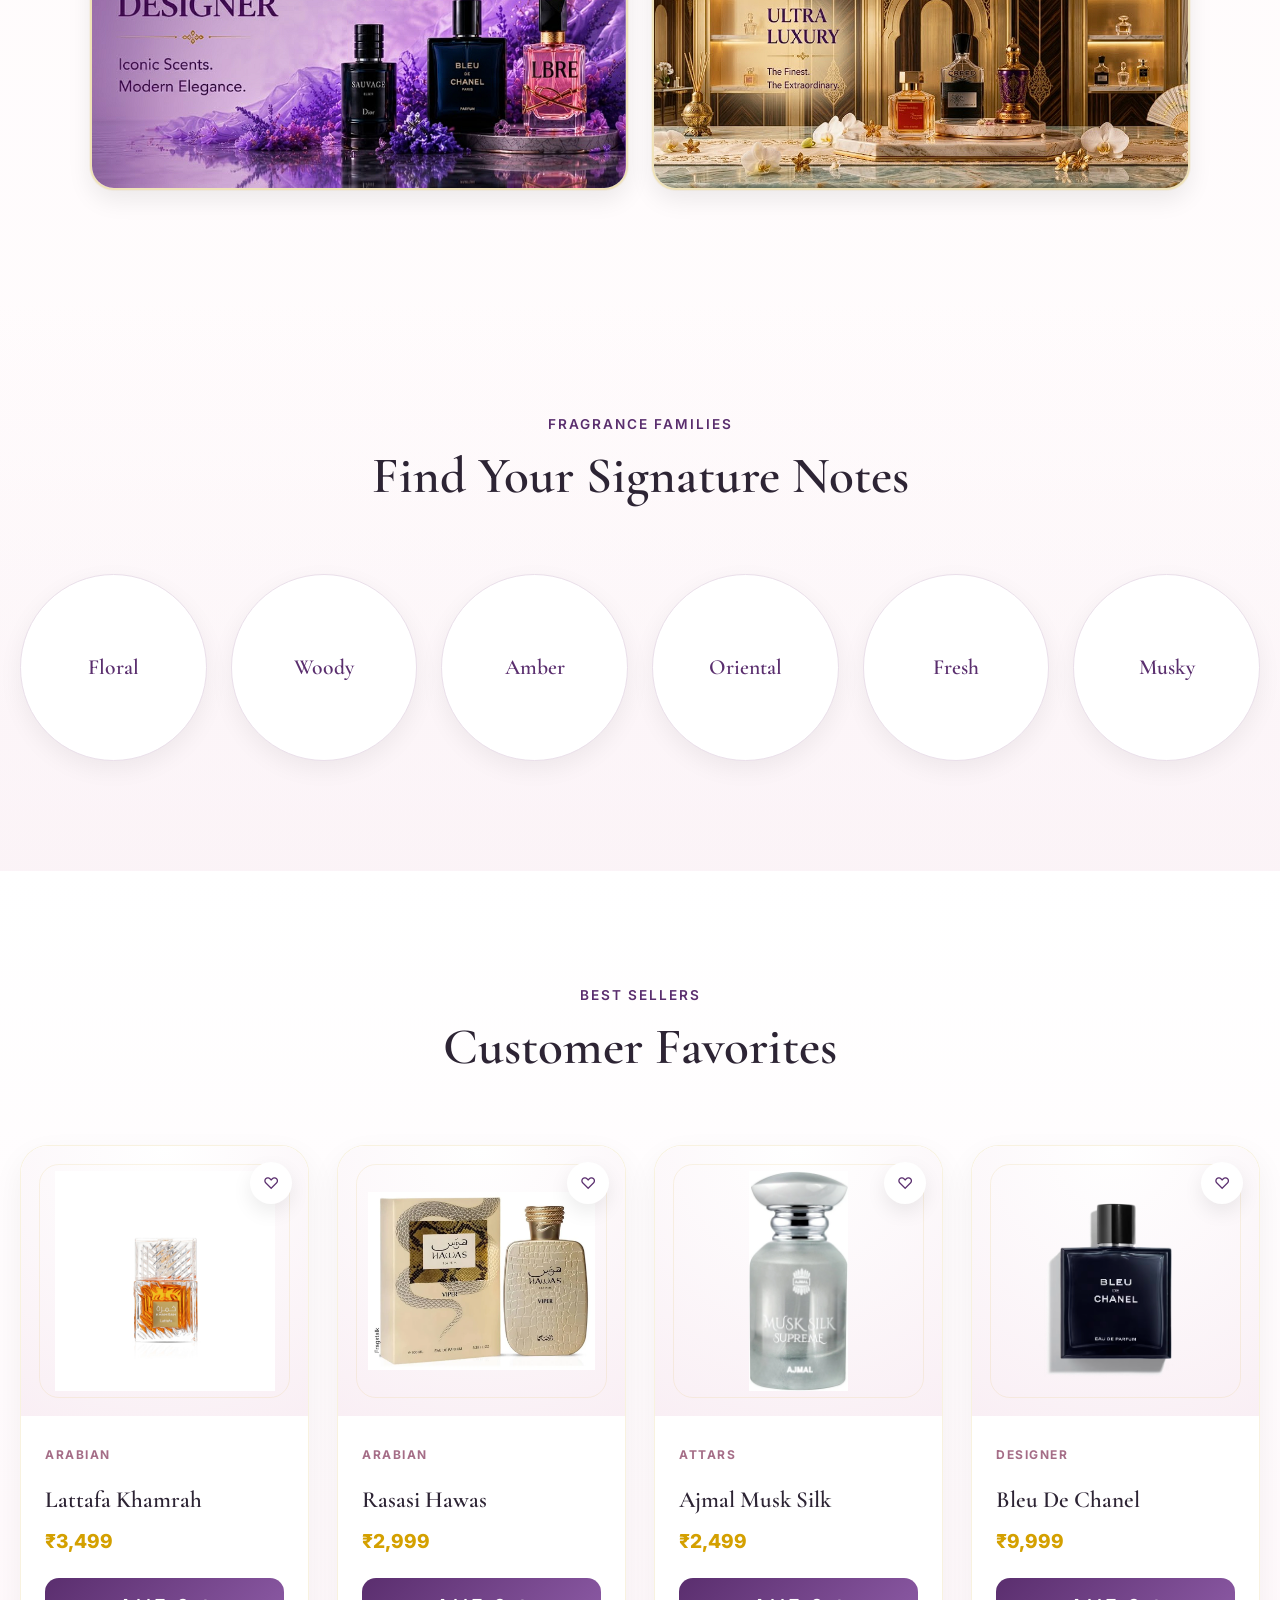
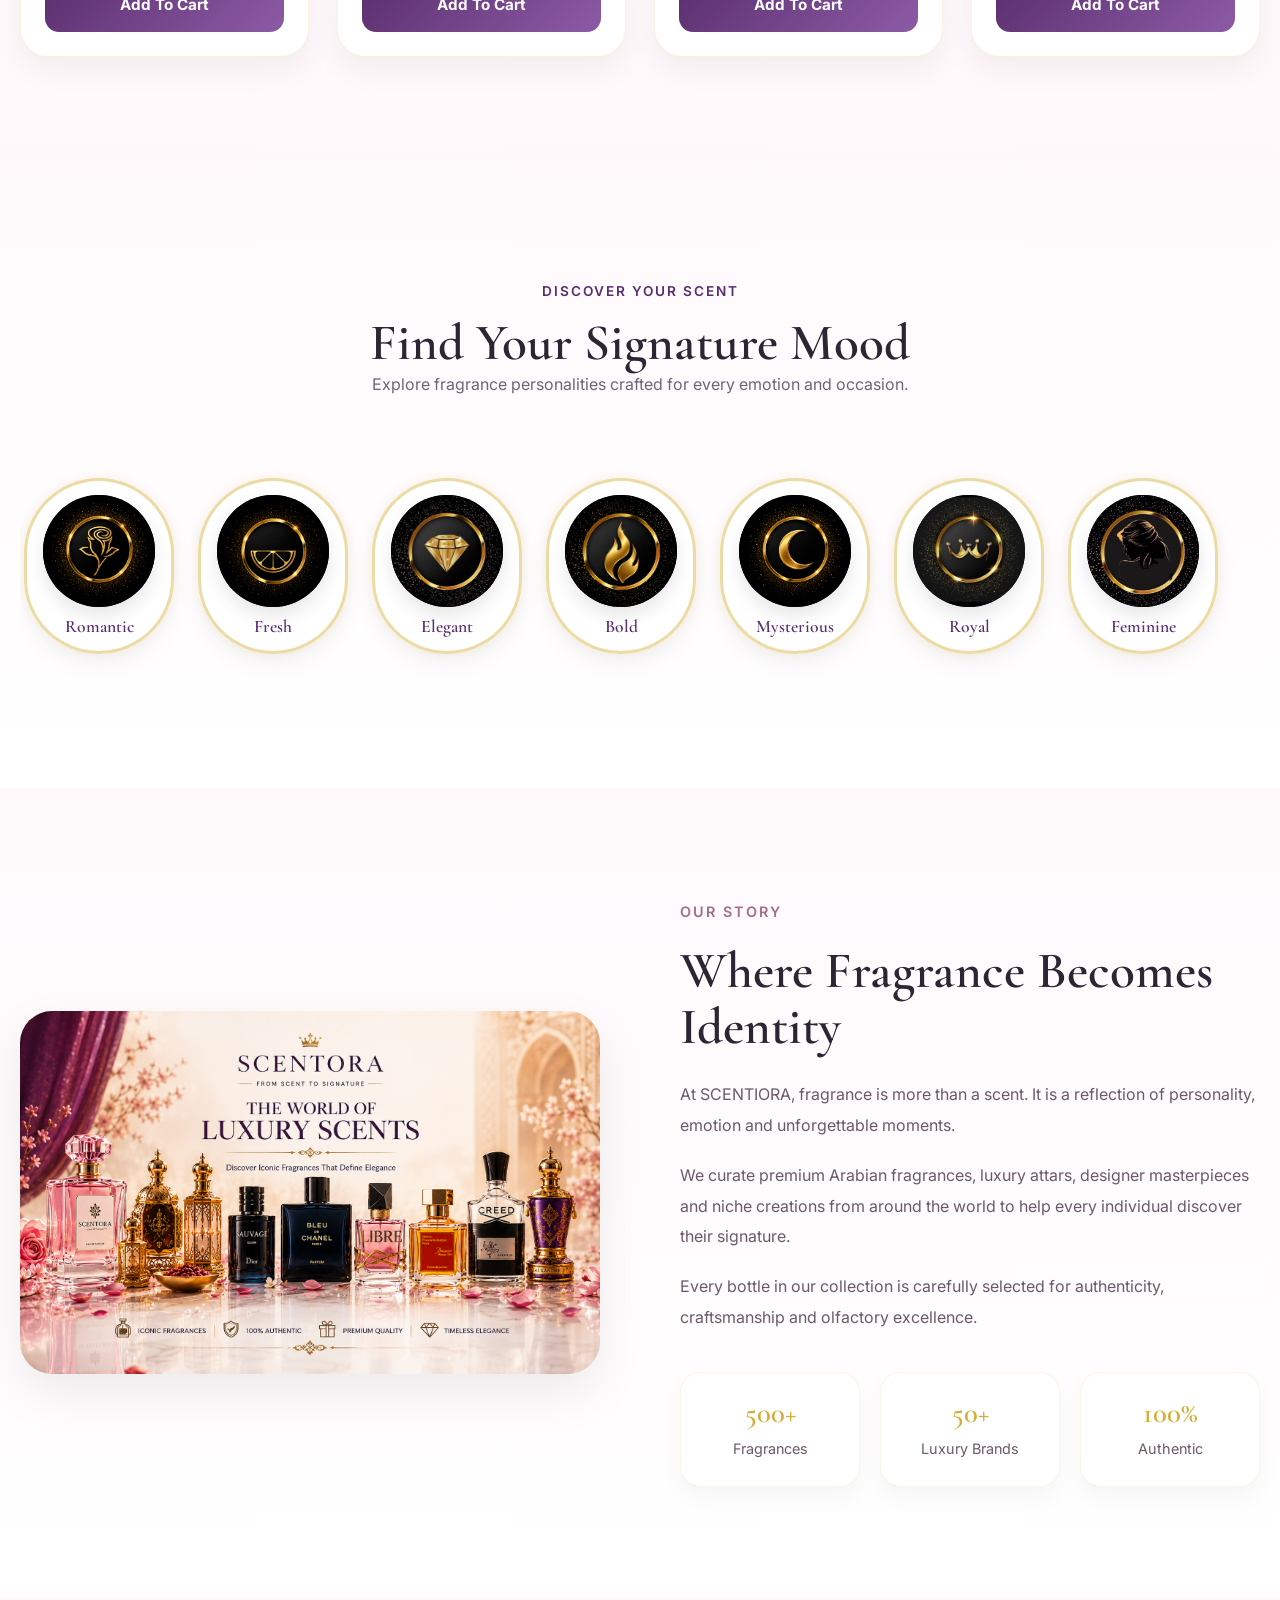
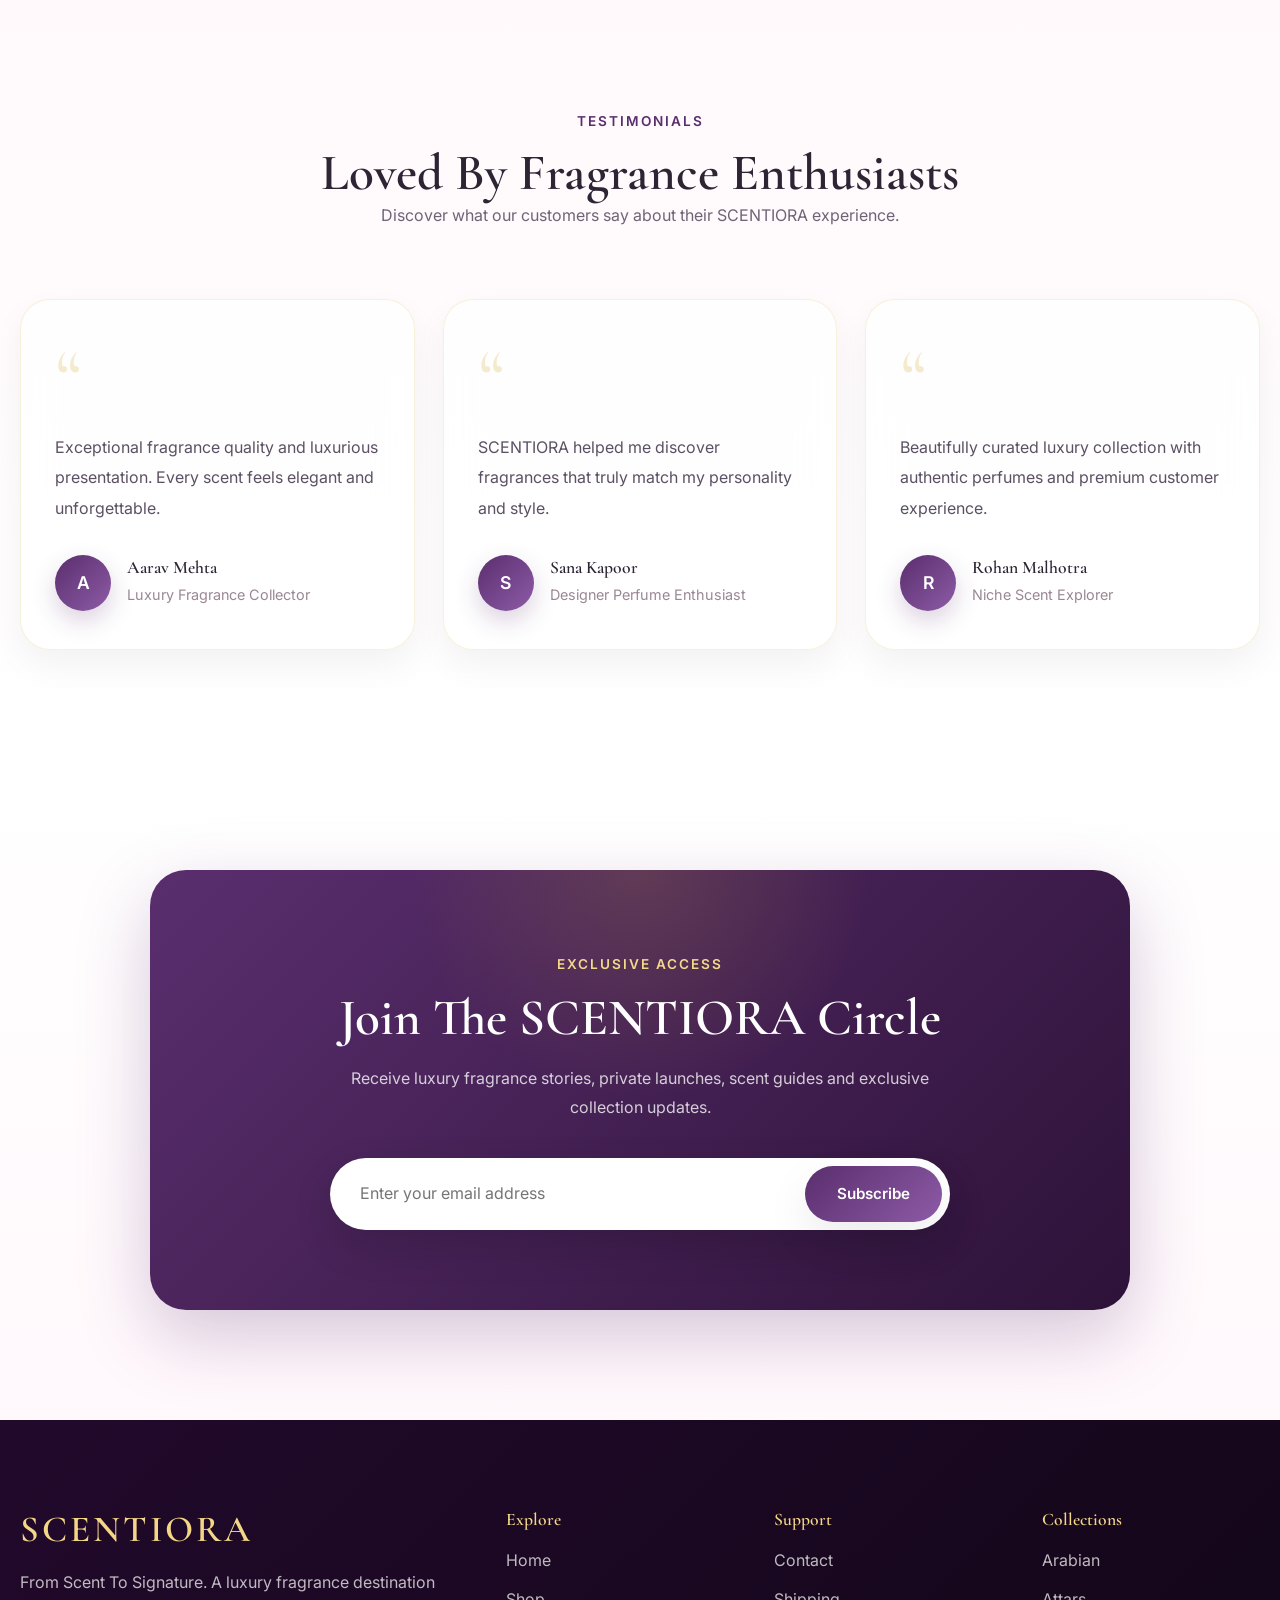
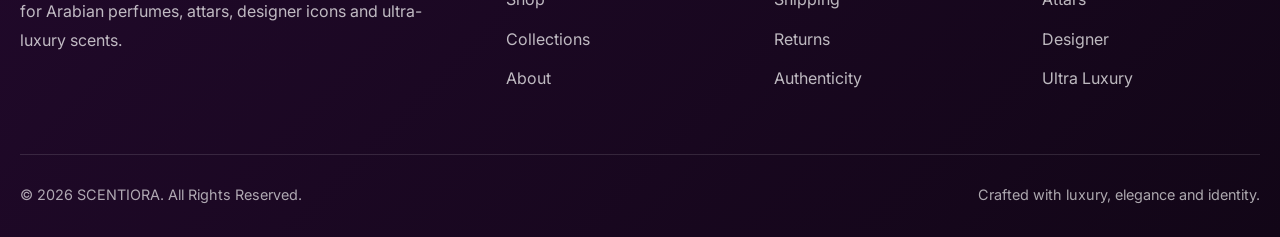
==== commit 57e13516: "Fevicon added to every Html Page" ====
--- a/index.html
+++ b/index.html
@@ -5,6 +5,7 @@
   <meta name="viewport" content="width=device-width, initial-scale=1.0">
 
   <title>SCENTIORA | From Scent to Signature</title>
+  <link rel="icon" type="image/png" href="./images/collections/hero/fevicon.png">
 
   <meta
     name="description"
